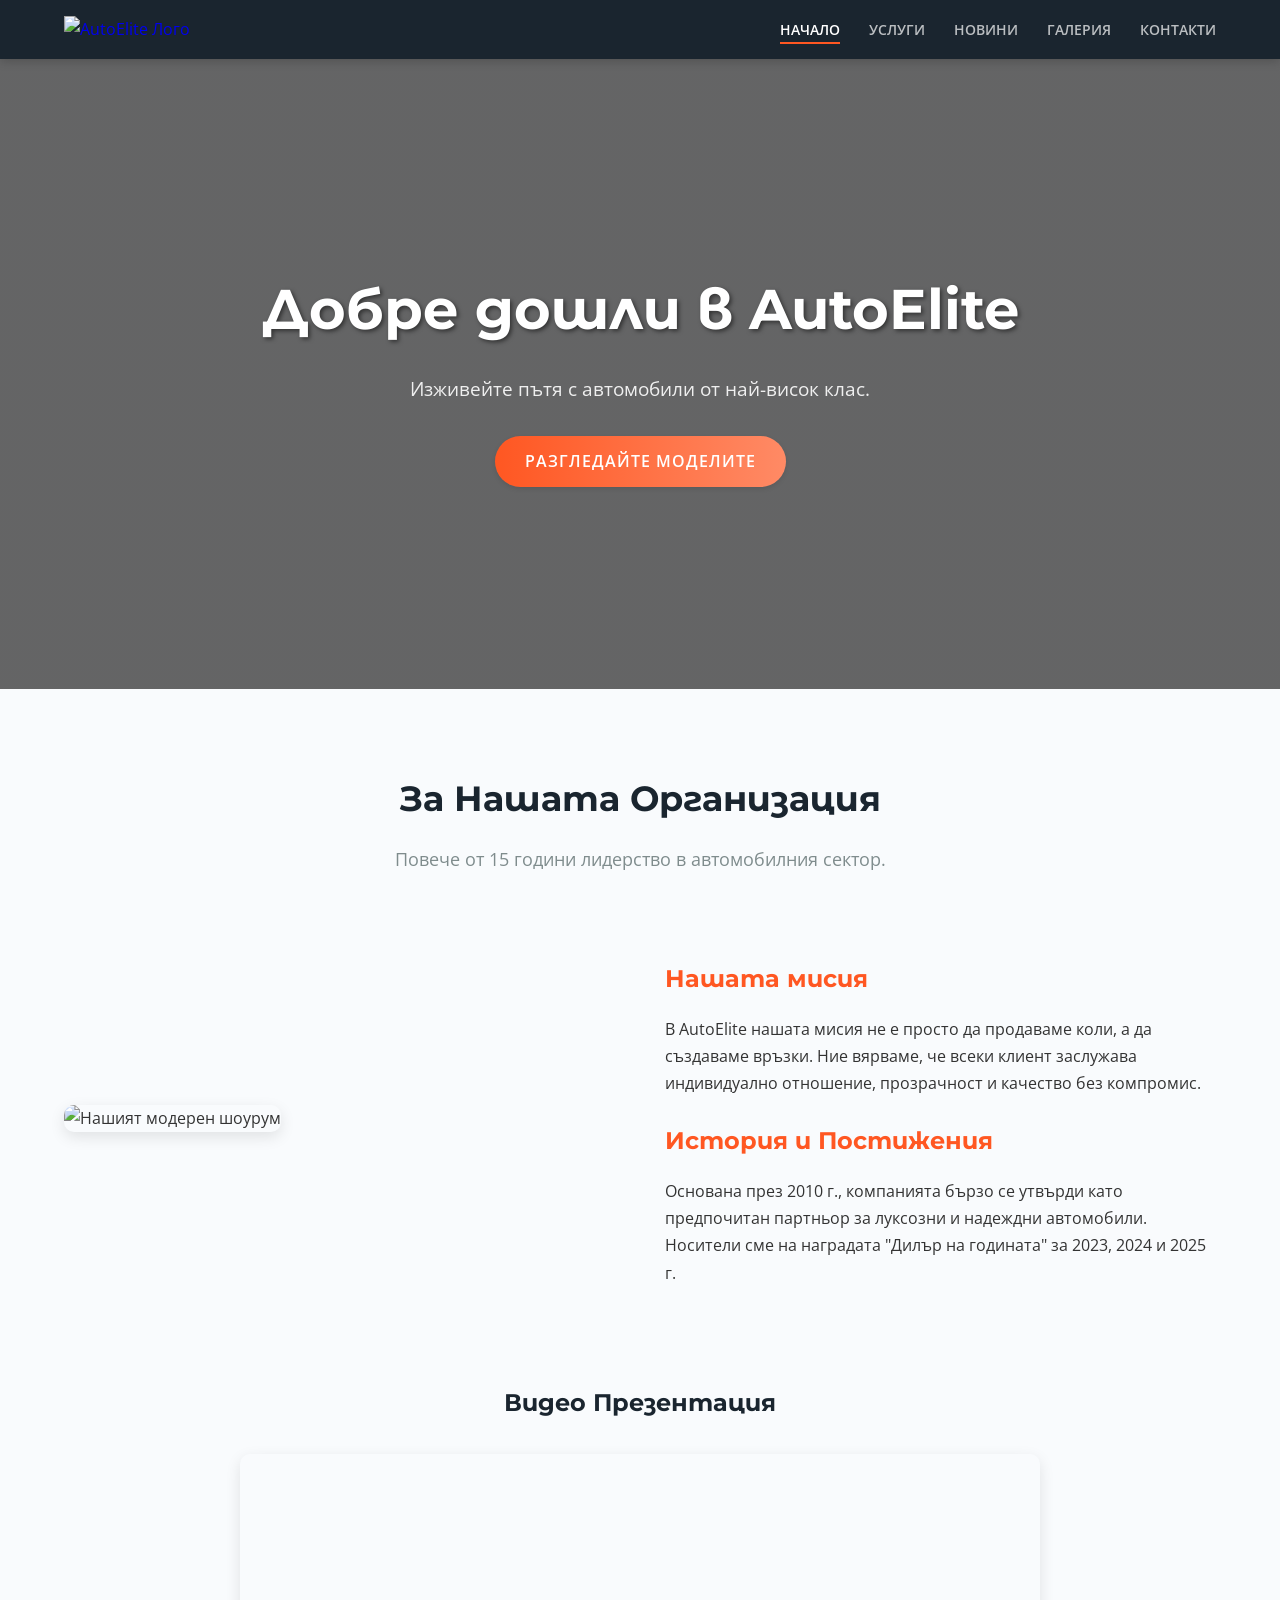
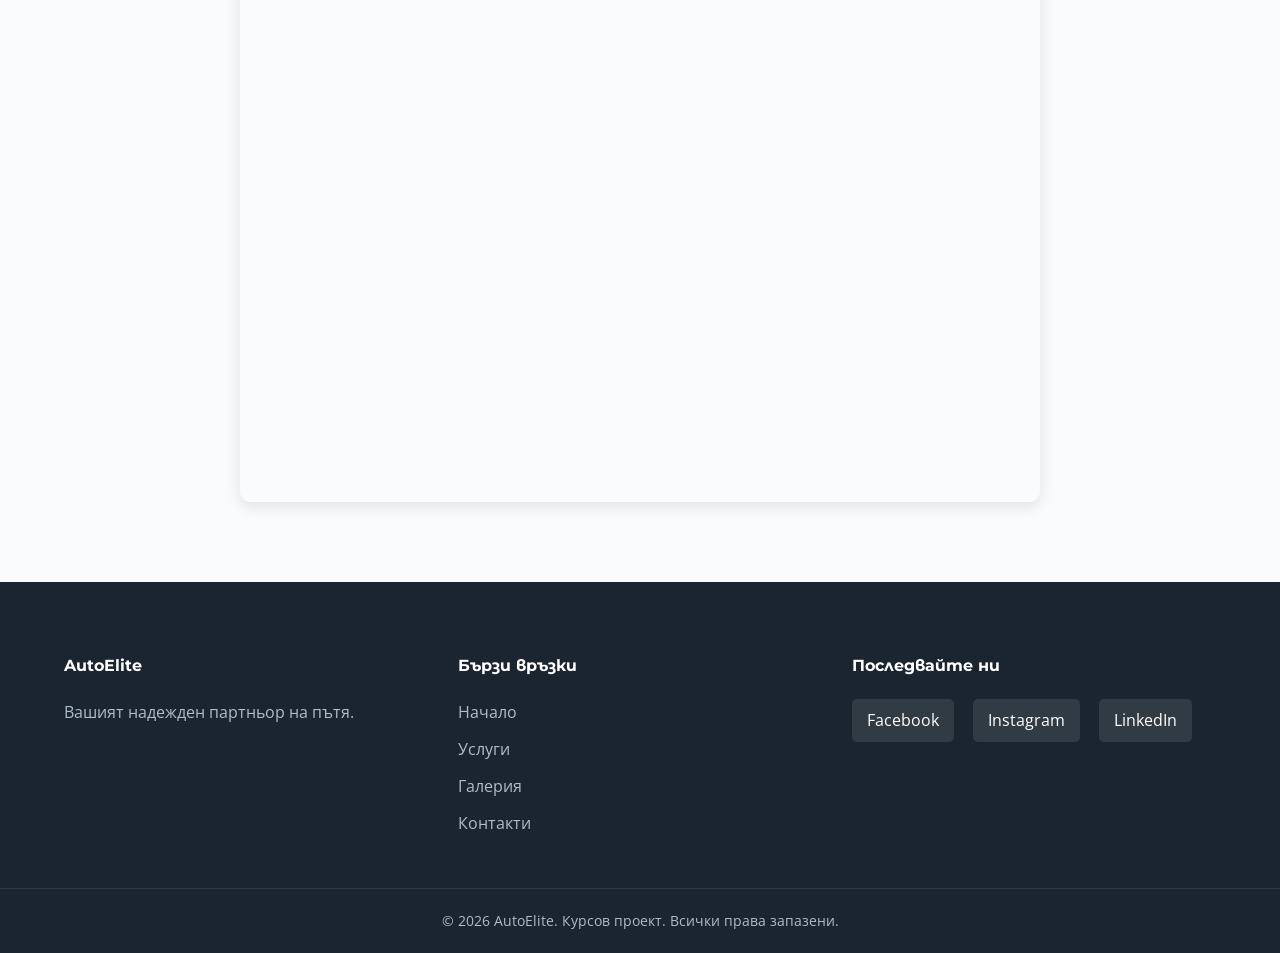
==== index.html @ 57a0a290 "Add files via upload" ====
<!DOCTYPE html>
<html lang="bg">
<head>
    <meta charset="UTF-8">
    <meta name="viewport" content="width=device-width, initial-scale=1.0">
    <meta name="description" content="AutoElite - Продажба и сервиз на луксозни автомобили. Вашето място за качествени коли.">
    <title>Начало | AutoElite - Автомобилен свят</title>
    <link href="https://fonts.googleapis.com/css2?family=Montserrat:wght@700&family=Open+Sans:wght@400;600&display=swap" rel="stylesheet">
    <link rel="stylesheet" href="style.css">
</head>
<body>

<header>
    <div class="container header-content">
        <div class="logo">
            <a href="index.html"><img src="images/logo-white.png" alt="AutoElite Лого"></a>
        </div>
        <nav>
            <ul>
                <li><a href="index.html" class="active">Начало</a></li>
                <li><a href="services.html">Услуги</a></li>
                <li><a href="news.html">Новини</a></li>
                <li><a href="gallery.html">Галерия</a></li>
                <li><a href="contacts.html">Контакти</a></li>
            </ul>
        </nav>
    </div>
</header>

<main>
    <section class="hero-banner">
        <div class="hero-text">
            <h1>Добре дошли в AutoElite</h1>
            <p>Изживейте пътя с автомобили от най-висок клас.</p>
            <a href="services.html" class="btn btn-primary">Разгледайте моделите</a>
        </div>
    </section>

    <section class="container about-section">
        <div class="section-header">
            <h2>За Нашата Организация</h2>
            <p class="subtitle">Повече от 15 години лидерство в автомобилния сектор.</p>
        </div>
        
        <div class="content-wrapper grid-2">
            <div class="image-box">
                <img src="images/showroom.jpg" alt="Нашият модерен шоурум">
            </div>
            <article class="text-box">
                <h3>Нашата мисия</h3>
                <p>В AutoElite нашата мисия не е просто да продаваме коли, а да създаваме връзки. Ние вярваме, че всеки клиент заслужава индивидуално отношение, прозрачност и качество без компромис.</p>
                <h3>История и Постижения</h3>
                <p>Основана през 2010 г., компанията бързо се утвърди като предпочитан партньор за луксозни и надеждни автомобили. Носители сме на наградата "Дилър на годината" за 2023, 2024 и 2025 г.</p>
            </article>
        </div>

        <div class="video-section">
             <h3>Видео Презентация</h3>
            <div class="video-container">
                <iframe src="https://www.youtube.com/embed/dQw4w9WgXcQ" frameborder="0" allowfullscreen title="Представяне на AutoElite"></iframe>
            </div>
        </div>
    </section>
</main>

<footer>
    <div class="container footer-content">
        <div class="footer-col">
            <h4>AutoElite</h4>
            <p>Вашият надежден партньор на пътя.</p>
        </div>
        <div class="footer-col links-col">
            <h4>Бързи връзки</h4>
            <a href="index.html">Начало</a>
            <a href="services.html">Услуги</a>
            <a href="gallery.html">Галерия</a>
            <a href="contacts.html">Контакти</a>
        </div>
        <div class="footer-col">
            <h4>Последвайте ни</h4>
            <div class="social-links">
                <a href="#">Facebook</a>
                <a href="#">Instagram</a>
                <a href="#">LinkedIn</a>
            </div>
        </div>
    </div>
    <div class="footer-bottom">
        <p>&copy; 2026 AutoElite. Курсов проект. Всички права запазени.</p>
    </div>
</footer>

</body>
</html>
---- style.css ----
/* --- ГЛОБАЛНИ НАСТРОЙКИ И ПРОМЕНЛИВИ --- */
:root {
    --primary-color: #ff5722; /* Модерен оранжев акцент */
    --primary-dark: #e64a19;  /* По-тъмен оранжев за hover */
    --secondary-color: #1a252f; /* Тъмносин/въглен за хедър и футър */
    --text-dark: #333333;     /* Основен текст */
    --text-light: #7f8c8d;    /* По-светъл текст за подзаглавия */
    --bg-light: #f9fbfd;      /* Много светло сив фон */
    --white: #ffffff;
    --shadow-sm: 0 2px 5px rgba(0,0,0,0.1);
    --shadow-md: 0 5px 15px rgba(0,0,0,0.1);
    --font-heading: 'Montserrat', sans-serif;
    --font-body: 'Open Sans', sans-serif;
}

/* Модерен "Reset" */
* {
    margin: 0;
    padding: 0;
    box-sizing: border-box; /* Изключително важно за подредбата */
}

body {
    font-family: var(--font-body);
    line-height: 1.7;
    color: var(--text-dark);
    background-color: var(--bg-light);
    overflow-x: hidden;
}

/* Помощен клас за центриране и ограничаване на ширината */
.container {
    width: 90%;
    max-width: 1200px;
    margin: 0 auto;
}

a {
    text-decoration: none;
    transition: all 0.3s ease;
}

ul {
    list-style: none;
}

h1, h2, h3, h4 {
    font-family: var(--font-heading);
    font-weight: 700;
    color: var(--secondary-color);
    margin-bottom: 1rem;
}

h1 { font-size: 3rem; }
h2 { font-size: 2.2rem; }
h3 { font-size: 1.5rem; }

/* --- БУТОНИ --- */
.btn {
    display: inline-block;
    padding: 12px 30px;
    border-radius: 30px; /* Заоблени бутони */
    font-weight: 600;
    text-transform: uppercase;
    letter-spacing: 1px;
    transition: all 0.3s ease;
    border: none;
    cursor: pointer;
}

.btn-primary {
    background: linear-gradient(to right, var(--primary-color), #ff8a65);
    color: var(--white);
    box-shadow: var(--shadow-sm);
}

.btn-primary:hover {
    transform: translateY(-3px); /* Леко повдигане при посочване */
    box-shadow: 0 10px 20px rgba(255, 87, 34, 0.3);
}

/* --- ХЕДЪР И НАВИГАЦИЯ --- */
header {
    background-color: var(--secondary-color);
    padding: 1rem 0;
    position: sticky;
    top: 0;
    z-index: 100;
    box-shadow: 0 2px 10px rgba(0,0,0,0.2);
}

.header-content {
    display: flex;
    justify-content: space-between;
    align-items: center;
}

.logo img {
    max-height: 50px; /* Ограничаване височината на логото */
}

nav ul li {
    display: inline-block;
    margin-left: 25px;
}

nav ul li a {
    color: rgba(255,255,255,0.7);
    font-weight: 600;
    font-size: 0.9rem;
    text-transform: uppercase;
    position: relative;
    padding-bottom: 5px;
}

/* Ефект на подчертаване при hover */
nav ul li a::after {
    content: '';
    position: absolute;
    width: 0;
    height: 2px;
    bottom: 0;
    left: 0;
    background-color: var(--primary-color);
    transition: width 0.3s ease;
}

nav ul li a:hover,
nav ul li a.active {
    color: var(--white);
}

nav ul li a:hover::after,
nav ul li a.active::after {
    width: 100%;
}

/* --- HERO БАНЕР СЕКЦИЯ --- */
.hero-banner {
    /* Трябва да имаш голяма, хубава снимка тук */
    background: linear-gradient(rgba(0,0,0,0.6), rgba(0,0,0,0.6)), url('../images/hero-car.jpg');
    background-size: cover;
    background-position: center;
    height: 70vh; /* Заема 70% от височината на екрана */
    display: flex;
    align-items: center;
    justify-content: center;
    text-align: center;
    color: var(--white);
}

.hero-text h1 {
    color: var(--white);
    font-size: 3.5rem;
    text-shadow: 2px 2px 4px rgba(0,0,0,0.5);
}

.hero-text p {
    font-size: 1.2rem;
    margin-bottom: 30px;
    opacity: 0.9;
}

/* --- ОСНОВНО СЪДЪРЖАНИЕ --- */
.about-section {
    padding: 80px 0;
}

.section-header {
    text-align: center;
    margin-bottom: 60px;
}

.subtitle {
    color: var(--text-light);
    font-size: 1.1rem;
}

/* Grid система за разделяне на 2 колони */
.grid-2 {
    display: grid;
    grid-template-columns: 1fr 1fr;
    gap: 50px;
    align-items: center;
}

.image-box img {
    width: 100%;
    border-radius: 10px;
    box-shadow: var(--shadow-md);
    transition: transform 0.3s ease;
}

.image-box img:hover {
    transform: scale(1.02); /* Леко увеличение на снимката при hover */
}

.text-box h3 {
    color: var(--primary-color);
    margin-top: 1.5rem;
}

.text-box p {
    margin-bottom: 1rem;
}

/* Видео контейнер за отзивчивост */
.video-section {
    margin-top: 80px;
    text-align: center;
}
.video-container {
    position: relative;
    padding-bottom: 56.25%; /* 16:9 съотношение */
    height: 0;
    overflow: hidden;
    max-width: 800px;
    margin: 30px auto 0;
    border-radius: 10px;
    box-shadow: var(--shadow-md);
}

.video-container iframe {
    position: absolute;
    top: 0;
    left: 0;
    width: 100%;
    height: 100%;
}

/* --- ФУТЪР --- */
footer {
    background-color: var(--secondary-color);
    color: #b0bec5;
    padding: 70px 0 20px;
    margin-top: auto; /* Избутва футъра най-долу */
}

.footer-content {
    display: grid;
    grid-template-columns: repeat(3, 1fr); /* 3 равни колони */
    gap: 30px;
    margin-bottom: 40px;
}

.footer-col h4 {
    color: var(--white);
    margin-bottom: 20px;
}

.links-col a {
    display: block;
    color: #b0bec5;
    margin-bottom: 10px;
    transition: padding-left 0.3s ease;
}

.links-col a:hover {
    color: var(--primary-color);
    padding-left: 10px; /* Ефект на плъзгане на линка */
}

.social-links a {
    display: inline-block;
    margin-right: 15px;
    color: var(--white);
    background: rgba(255,255,255,0.1);
    padding: 8px 15px;
    border-radius: 5px;
}

.social-links a:hover {
    background: var(--primary-color);
}

.footer-bottom {
    text-align: center;
    padding-top: 20px;
    border-top: 1px solid rgba(255,255,255,0.1);
    font-size: 0.9rem;
}

/* --- АДАПТИВНОСТ (Медия заявки) --- */
@media (max-width: 768px) {
    .header-content {
        flex-direction: column;
    }
    nav ul {
        margin-top: 20px;
        text-align: center;
    }
    nav ul li {
        display: block;
        margin: 15px 0;
    }
    
    .hero-text h1 {
        font-size: 2.5rem;
    }
    
    .grid-2 {
        grid-template-columns: 1fr; /* Една колона на мобилни */
        gap: 30px;
    }
    
    .footer-content {
        grid-template-columns: 1fr; /* Една колона във футъра на мобилни */
        text-align: center;
    }
}
/* --- СТИЛОВЕ ЗА СТРАНИЦИТЕ --- */
.page-content { padding: 60px 0; }

/* Таблица */
.table-section { margin-top: 50px; }
table {
    width: 100%;
    border-collapse: collapse;
    background: var(--white);
    border-radius: 10px;
    overflow: hidden;
    box-shadow: var(--shadow-sm);
}
th, td { padding: 15px; text-align: left; border-bottom: 1px solid #eee; }
th { background-color: var(--secondary-color); color: var(--white); }
tr:hover { background-color: #f1f1f1; }

/* Галерия */
.gallery-grid {
    display: grid;
    grid-template-columns: repeat(auto-fit, minmax(300px, 1fr));
    gap: 20px;
}
.gallery-item img {
    width: 100%;
    height: 250px;
    object-fit: cover;
    border-radius: 8px;
    transition: transform 0.3s;
    cursor: pointer;
}
.gallery-item img:hover { transform: scale(1.05); }

/* Форма */
.styled-form {
    background: var(--white);
    padding: 30px;
    border-radius: 10px;
    box-shadow: var(--shadow-md);
}
.form-group { margin-bottom: 20px; }
.form-group label { display: block; margin-bottom: 5px; font-weight: 600; }
.form-group input, .form-group textarea {
    width: 100%;
    padding: 12px;
    border: 1px solid #ddd;
    border-radius: 5px;
    font-family: inherit;
}
.form-group input:focus { border-color: var(--primary-color); outline: none; }

/* Карти за услуги */
.services-grid {
    display: grid;
    grid-template-columns: repeat(auto-fit, minmax(300px, 1fr));
    gap: 30px;
    margin-bottom: 50px;
}
.service-card {
    background: var(--white);
    padding: 20px;
    border-radius: 10px;
    text-align: center;
    box-shadow: var(--shadow-sm);
}
.service-card img { width: 100%; border-radius: 5px; margin-bottom: 15px; }

/* --- СТИЛОВЕ ЗА НОВИНИ --- */
.news-grid {
    display: grid;
    grid-template-columns: repeat(auto-fit, minmax(300px, 1fr));
    gap: 30px;
    margin-top: 40px;
}

.news-card {
    background: var(--white);
    border-radius: 12px;
    overflow: hidden;
    box-shadow: var(--shadow-sm);
    transition: transform 0.3s ease, box-shadow 0.3s ease;
    border: 1px solid #eee;
}

.news-card:hover {
    transform: translateY(-10px);
    box-shadow: var(--shadow-md);
}

.news-image {
    position: relative;
    height: 200px;
    overflow: hidden;
}

.news-image img {
    width: 100%;
    height: 100%;
    object-fit: cover;
    transition: transform 0.5s ease;
}

.news-card:hover .news-image img {
    transform: scale(1.1);
}

.news-category {
    position: absolute;
    top: 15px;
    left: 15px;
    background: var(--primary-color);
    color: var(--white);
    padding: 5px 12px;
    font-size: 0.75rem;
    font-weight: 700;
    text-transform: uppercase;
    border-radius: 5px;
}

.news-content {
    padding: 20px;
}

.news-date {
    display: block;
    font-size: 0.85rem;
    color: var(--text-light);
    margin-bottom: 10px;
}

.news-content h3 {
    font-size: 1.25rem;
    margin-bottom: 15px;
    color: var(--secondary-color);
    line-height: 1.4;
}

.news-content p {
    font-size: 0.95rem;
    color: var(--text-dark);
    margin-bottom: 20px;
    display: -webkit-box;
    -webkit-line-clamp: 3; /* Ограничава текста до 3 реда */
    -webkit-box-orient: vertical;
    overflow: hidden;
}

.read-more {
    font-weight: 600;
    color: var(--primary-color);
    font-size: 0.9rem;
    text-transform: uppercase;
}

.read-more:hover {
    color: var(--primary-dark);
    padding-left: 5px;
}
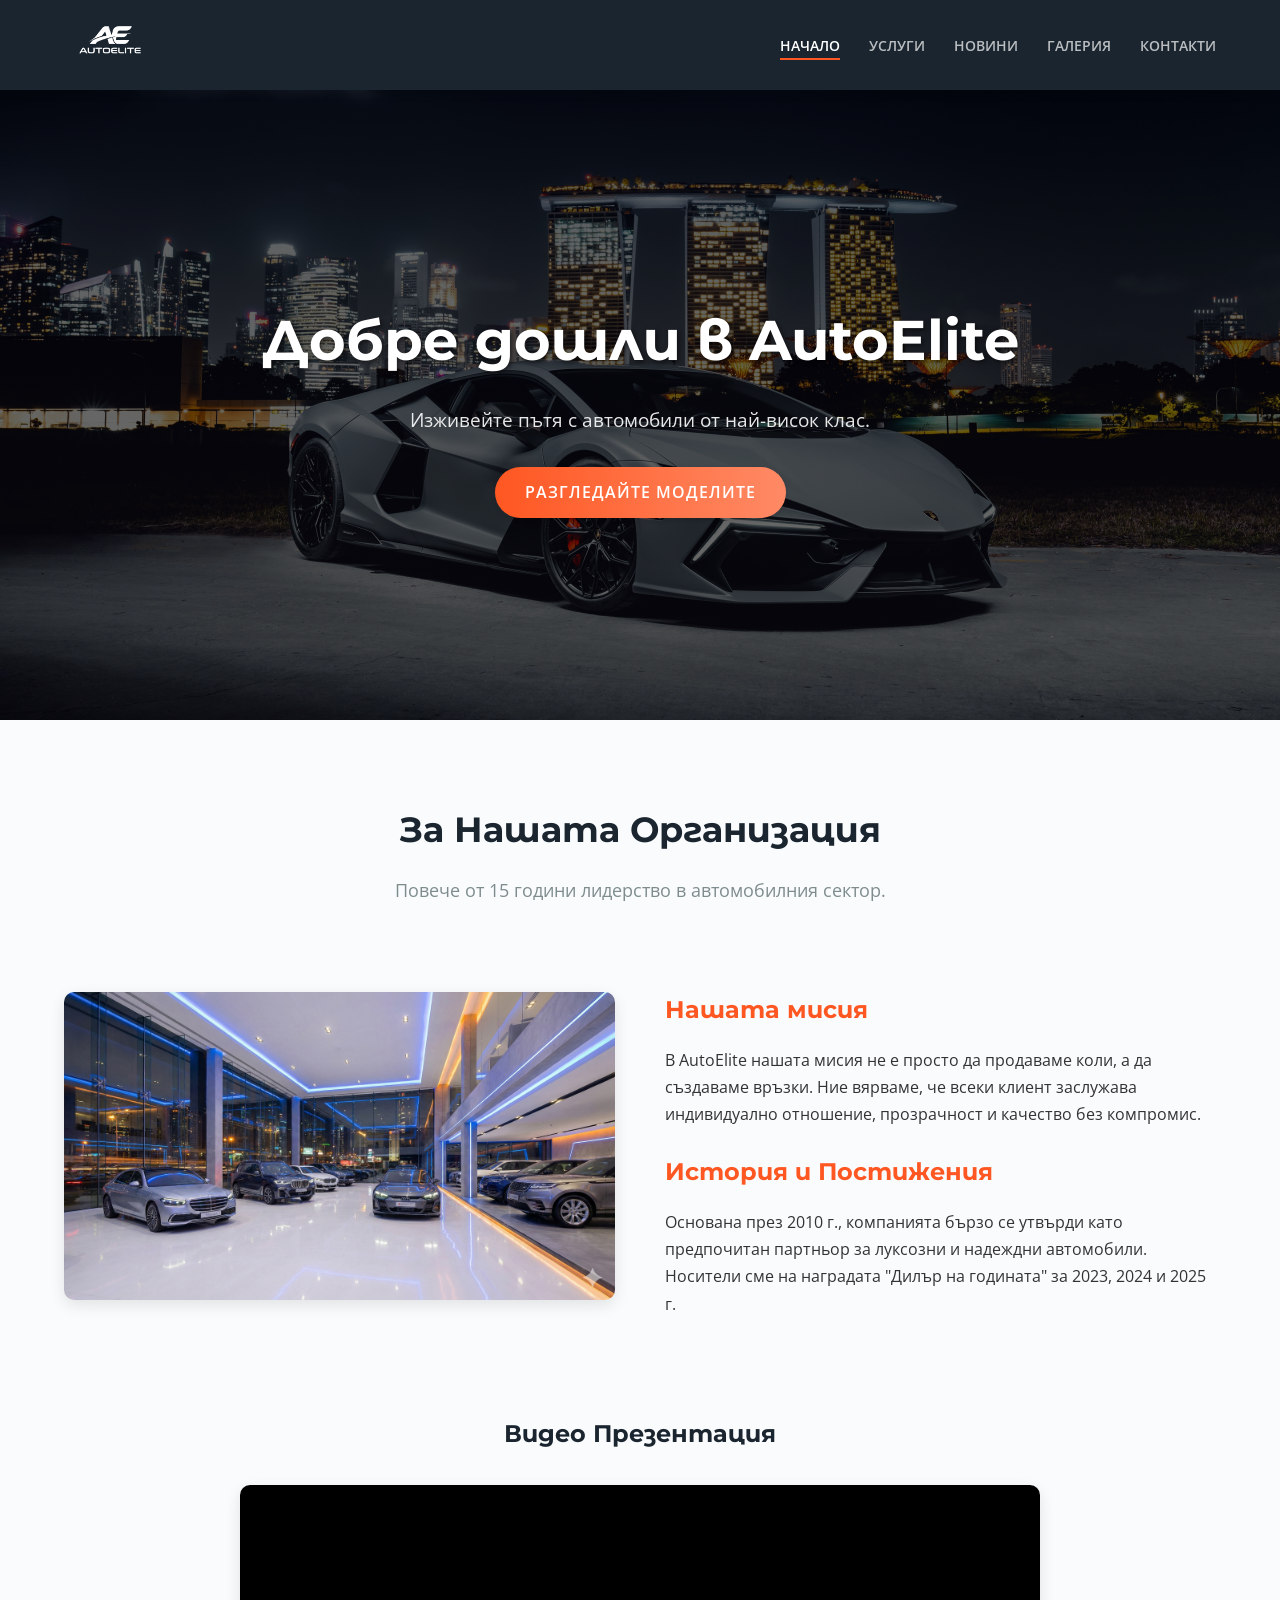
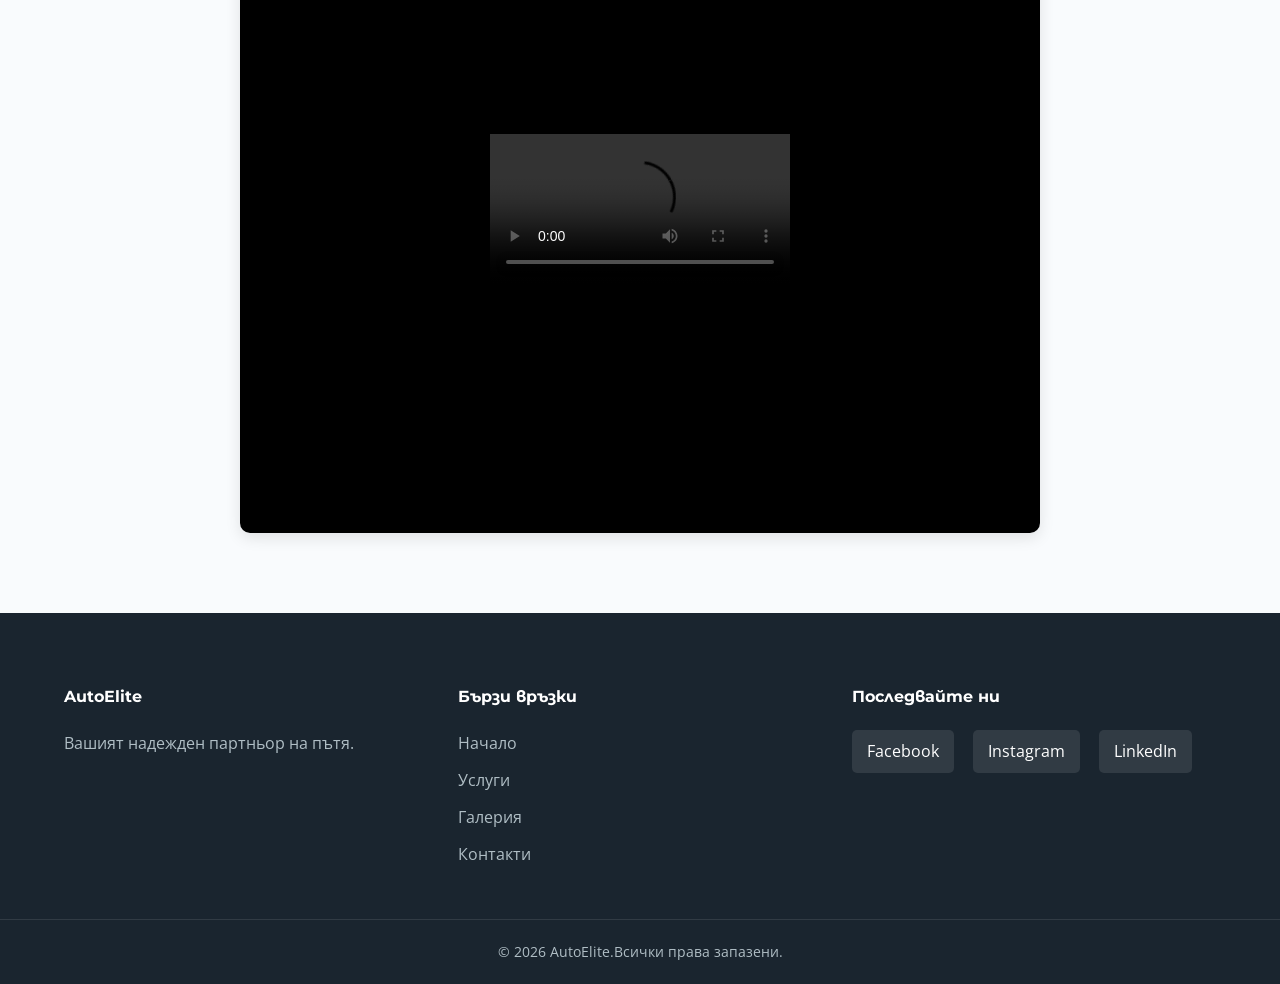
==== commit 2f3dda45: "first commit" ====
--- a/index.html
+++ b/index.html
@@ -13,7 +13,12 @@
 <header>
     <div class="container header-content">
         <div class="logo">
-            <a href="index.html"><img src="images/logo-white.png" alt="AutoElite Лого"></a>
+            <a href="index.html"><img src="images/logo.png" alt="AutoElite Лого"></a>
+        </div>
+        <div class="mobile-menu-toggle" id="mobile-toggle">
+            <span></span>
+            <span></span>
+            <span></span>
         </div>
         <nav>
             <ul>
@@ -44,7 +49,7 @@
         
         <div class="content-wrapper grid-2">
             <div class="image-box">
-                <img src="images/showroom.jpg" alt="Нашият модерен шоурум">
+                <img src="images/index-hero.png" alt="Нашият модерен шоурум">
             </div>
             <article class="text-box">
                 <h3>Нашата мисия</h3>
@@ -57,7 +62,7 @@
         <div class="video-section">
              <h3>Видео Презентация</h3>
             <div class="video-container">
-                <iframe src="https://www.youtube.com/embed/dQw4w9WgXcQ" frameborder="0" allowfullscreen title="Представяне на AutoElite"></iframe>
+                <iframe src="index-video.mp4" frameborder="0" allowfullscreen title="Представяне на AutoElite"></iframe>
             </div>
         </div>
     </section>
@@ -86,9 +91,10 @@
         </div>
     </div>
     <div class="footer-bottom">
-        <p>&copy; 2026 AutoElite. Курсов проект. Всички права запазени.</p>
+        <p>&copy; 2026 AutoElite.Всички права запазени.</p>
     </div>
 </footer>
 
 </body>
+<script src="script.js"></script>
 </html>
--- a/style.css
+++ b/style.css
@@ -138,7 +138,7 @@
 /* --- HERO БАНЕР СЕКЦИЯ --- */
 .hero-banner {
     /* Трябва да имаш голяма, хубава снимка тук */
-    background: linear-gradient(rgba(0,0,0,0.6), rgba(0,0,0,0.6)), url('../images/hero-car.jpg');
+    background: linear-gradient(rgba(0,0,0,0.6), rgba(0,0,0,0.6)), url('images/index.jpg');
     background-size: cover;
     background-position: center;
     height: 70vh; /* Заема 70% от височината на екрана */
@@ -257,7 +257,7 @@
 
 .links-col a:hover {
     color: var(--primary-color);
-    padding-left: 10px; /* Ефект на плъзгане на линка */
+    padding-left: 10px; 
 }
 
 .social-links a {
@@ -299,12 +299,12 @@
     }
     
     .grid-2 {
-        grid-template-columns: 1fr; /* Една колона на мобилни */
+        grid-template-columns: 1fr; 
         gap: 30px;
     }
     
     .footer-content {
-        grid-template-columns: 1fr; /* Една колона във футъра на мобилни */
+        grid-template-columns: 1fr; 
         text-align: center;
     }
 }
@@ -359,7 +359,7 @@
 }
 .form-group input:focus { border-color: var(--primary-color); outline: none; }
 
-/* Карти за услуги */
+
 .services-grid {
     display: grid;
     grid-template-columns: repeat(auto-fit, minmax(300px, 1fr));
@@ -375,6 +375,149 @@
 }
 .service-card img { width: 100%; border-radius: 5px; margin-bottom: 15px; }
 
+/* --- СТИЛИЗАЦИЯ НА ЛИЗИНГОВИЯ КАЛКУЛАТОР --- */
+
+.calculator-section {
+    padding: 80px 0;
+    background-color: var(--white);
+    border-radius: 20px;
+    margin: 50px auto;
+    box-shadow: var(--shadow-md);
+    border: 1px solid rgba(0,0,0,0.05);
+}
+
+.calc-wrapper {
+    display: flex;
+    flex-wrap: wrap;
+    gap: 50px;
+    padding: 40px;
+    align-items: flex-start;
+}
+
+/* Лява част - Входове */
+.calc-input {
+    flex: 1;
+    min-width: 300px;
+}
+
+.calc-input label {
+    display: block;
+    font-weight: 600;
+    margin-bottom: 8px;
+    color: var(--secondary-color);
+    font-family: var(--font-heading);
+}
+
+.calc-input input[type="number"],
+.calc-input select {
+    width: 100%;
+    padding: 12px 15px;
+    margin-bottom: 25px;
+    border: 2px solid #edf2f7;
+    border-radius: 8px;
+    font-family: inherit;
+    font-size: 1rem;
+    transition: border-color 0.3s ease;
+}
+
+.calc-input input:focus {
+    border-color: var(--primary-color);
+    outline: none;
+}
+
+#deposit-range {
+    width: 100%;
+    height: 6px;
+    background: #edf2f7;
+    border-radius: 5px;
+    outline: none;
+    margin: 15px 0;
+    accent-color: var(--primary-color); 
+}
+
+#deposit-value {
+    display: inline-block;
+    background: var(--primary-color);
+    color: white;
+    padding: 2px 10px;
+    border-radius: 15px;
+    font-size: 0.85rem;
+    font-weight: bold;
+    margin-bottom: 20px;
+}
+
+/* Дясна част - Резултат */
+.calc-result {
+    flex: 1;
+    min-width: 300px;
+    text-align: center;
+    background: linear-gradient(145deg, var(--bg-light), #ffffff);
+    padding: 50px;
+    border-radius: 15px;
+    border: 1px solid #eee;
+    box-shadow: inset 0 2px 10px rgba(0,0,0,0.02);
+    display: flex;
+    flex-direction: column;
+    justify-content: center;
+    align-items: center;
+}
+
+.calc-result h4 {
+    color: var(--text-light);
+    text-transform: uppercase;
+    letter-spacing: 1px;
+    font-size: 0.9rem;
+    margin-bottom: 10px;
+}
+
+.result-amount {
+    font-size: 3.5rem;
+    color: var(--secondary-color);
+    font-weight: 800;
+    margin-bottom: 30px;
+    font-family: var(--font-heading);
+}
+
+.result-amount span {
+    color: var(--primary-color);
+}
+
+.result-currency {
+    font-size: 1.5rem;
+    color: var(--text-light);
+    margin-left: 5px;
+}
+
+/* Адаптивност */
+@media (max-width: 768px) {
+    .calc-wrapper {
+        flex-direction: column;
+        padding: 20px;
+    }
+    .calc-result {
+        width: 100%;
+    }
+    .result-amount {
+        font-size: 2.5rem;
+    }
+}
+@media (max-width: 768px) {
+    #main-nav {
+        display: none; /* Скрито по подразбиране на мобилни */
+        position: absolute;
+        top: 80px;
+        left: 0;
+        width: 100%;
+        background-color: #1a252f;
+        flex-direction: column;
+        z-index: 9999;
+    }
+
+    /* Когато добавим класа 'active' чрез JS, това трябва да го покаже */
+    #main-nav.active {
+        display: flex !important; 
+    }
+}
 /* --- СТИЛОВЕ ЗА НОВИНИ --- */
 .news-grid {
     display: grid;
@@ -384,12 +527,10 @@
 }
 
 .news-card {
-    background: var(--white);
-    border-radius: 12px;
-    overflow: hidden;
-    box-shadow: var(--shadow-sm);
-    transition: transform 0.3s ease, box-shadow 0.3s ease;
-    border: 1px solid #eee;
+    height: auto; 
+    display: flex;
+    flex-direction: column;
+    overflow: hidden; 
 }
 
 .news-card:hover {
@@ -414,21 +555,12 @@
     transform: scale(1.1);
 }
 
-.news-category {
-    position: absolute;
-    top: 15px;
-    left: 15px;
-    background: var(--primary-color);
-    color: var(--white);
-    padding: 5px 12px;
-    font-size: 0.75rem;
-    font-weight: 700;
-    text-transform: uppercase;
-    border-radius: 5px;
-}
 
 .news-content {
     padding: 20px;
+    flex-grow: 1; 
+    display: flex;
+    flex-direction: column;
 }
 
 .news-date {
@@ -446,13 +578,29 @@
 }
 
 .news-content p {
-    font-size: 0.95rem;
-    color: var(--text-dark);
-    margin-bottom: 20px;
-    display: -webkit-box;
-    -webkit-line-clamp: 3; /* Ограничава текста до 3 реда */
-    -webkit-box-orient: vertical;
-    overflow: hidden;
+    height: auto;
+    max-height: none;
+    overflow: visible;
+    margin-bottom: 15px;
+}
+
+.more-text.hidden {
+    display: none;
+}
+
+.read-more-btn {
+    background: none;
+    border: none;
+    color: #d35400; 
+    cursor: pointer;
+    font-weight: 600;
+    padding: 10px 0;
+    font-size: 14px;
+    transition: color 0.3s ease;
+}
+
+.read-more-btn:hover {
+    color: #e67e22; 
 }
 
 .read-more {
@@ -465,4 +613,53 @@
 .read-more:hover {
     color: var(--primary-dark);
     padding-left: 5px;
+}
+/* --- МОБИЛНО МЕНЮ СТИЛОВЕ --- */
+
+/* Скриваме бутона на десктоп */
+.mobile-menu-toggle {
+    display: none;
+    flex-direction: column;
+    gap: 5px;
+    cursor: pointer;
+    padding: 10px;
+}
+
+.mobile-menu-toggle span {
+    display: block;
+    width: 25px;
+    height: 3px;
+    background-color: white; /* Цвят на чертичките */
+    transition: 0.3s;
+}
+
+/* Адаптивност за мобилни устройства (под 768px) */
+@media (max-width: 768px) {
+    .mobile-menu-toggle {
+        display: flex; /* Показваме бутона */
+    }
+
+    nav {
+        display: none; /* Скриваме стандартното меню */
+        position: absolute;
+        top: 70px; /* Под хедъра */
+        left: 0;
+        width: 100%;
+        background-color: #1a252f; /* Тъмен цвят като хедъра */
+        z-index: 1000;
+    }
+
+    nav.active {
+        display: block; /* Показваме го при добавен клас 'active' */
+    }
+
+    nav ul {
+        flex-direction: column;
+        text-align: center;
+        padding: 20px 0;
+    }
+
+    nav ul li {
+        margin: 15px 0;
+    }
 }
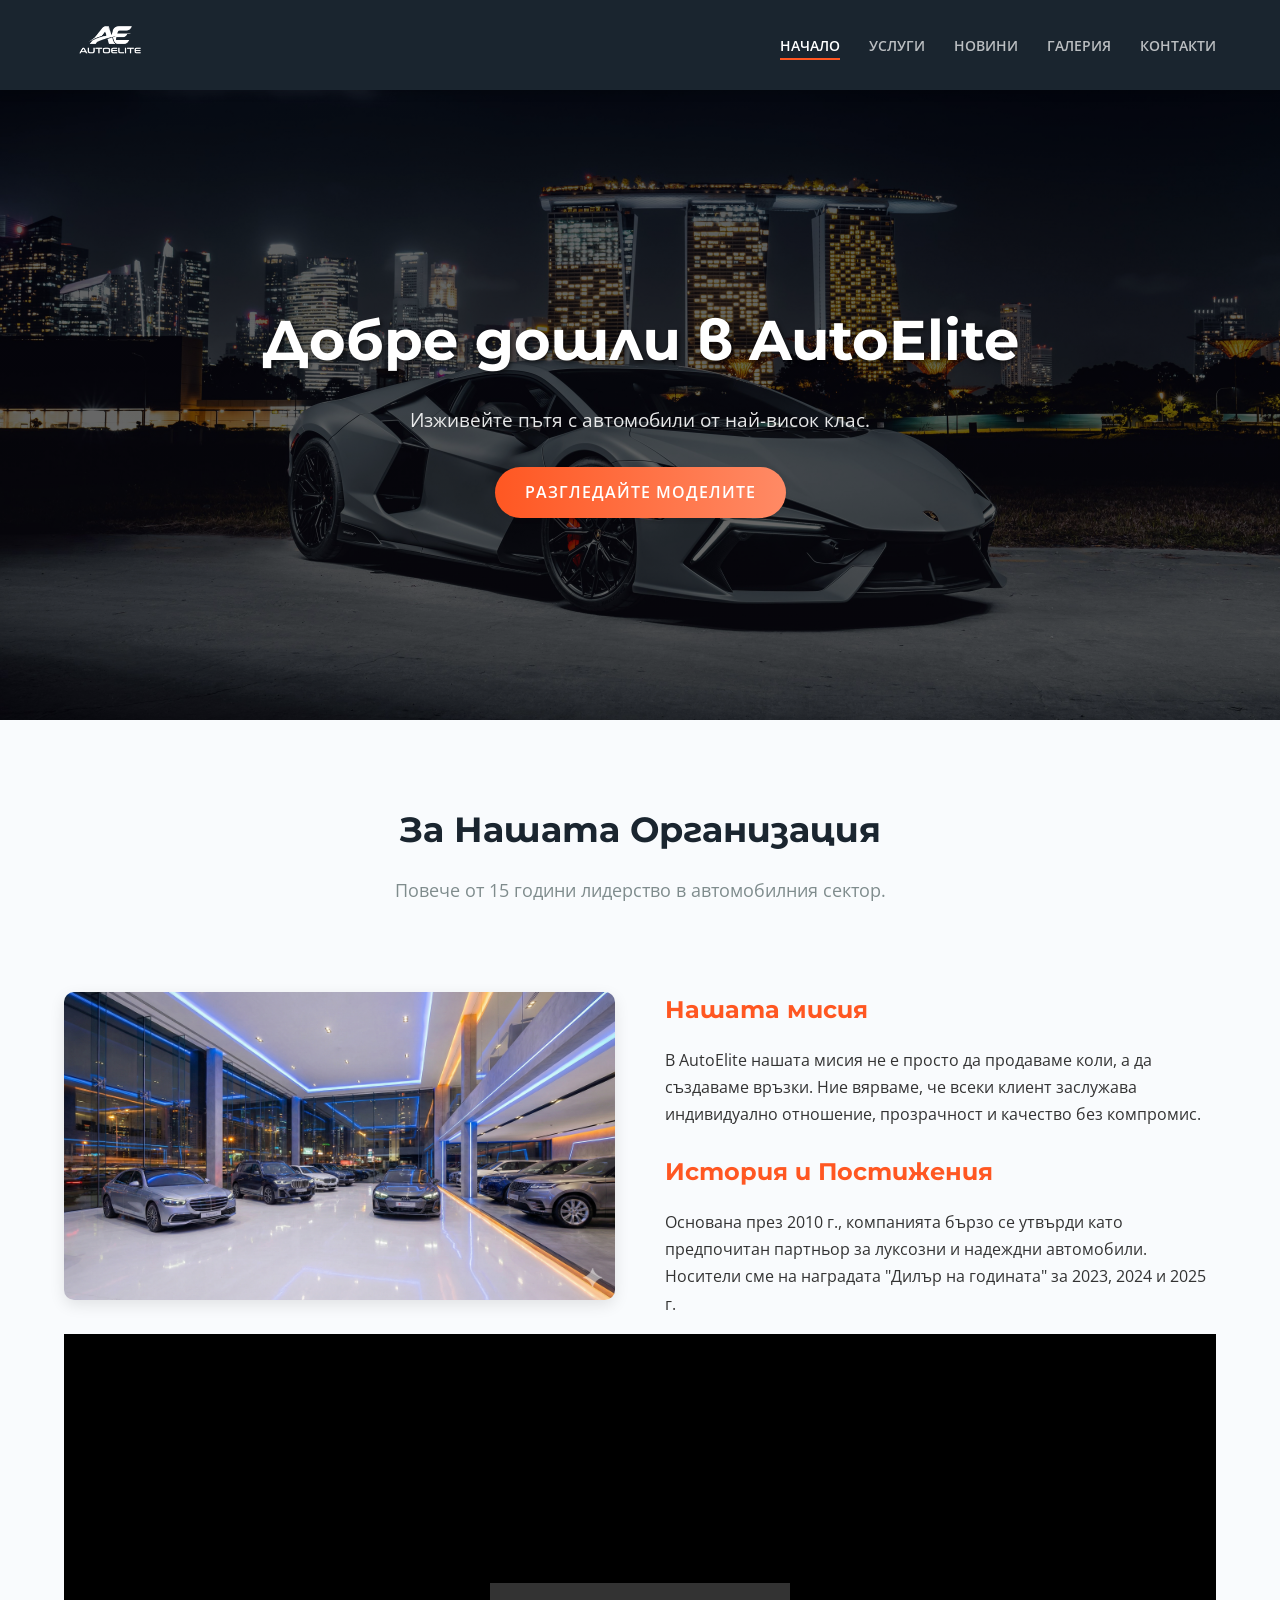
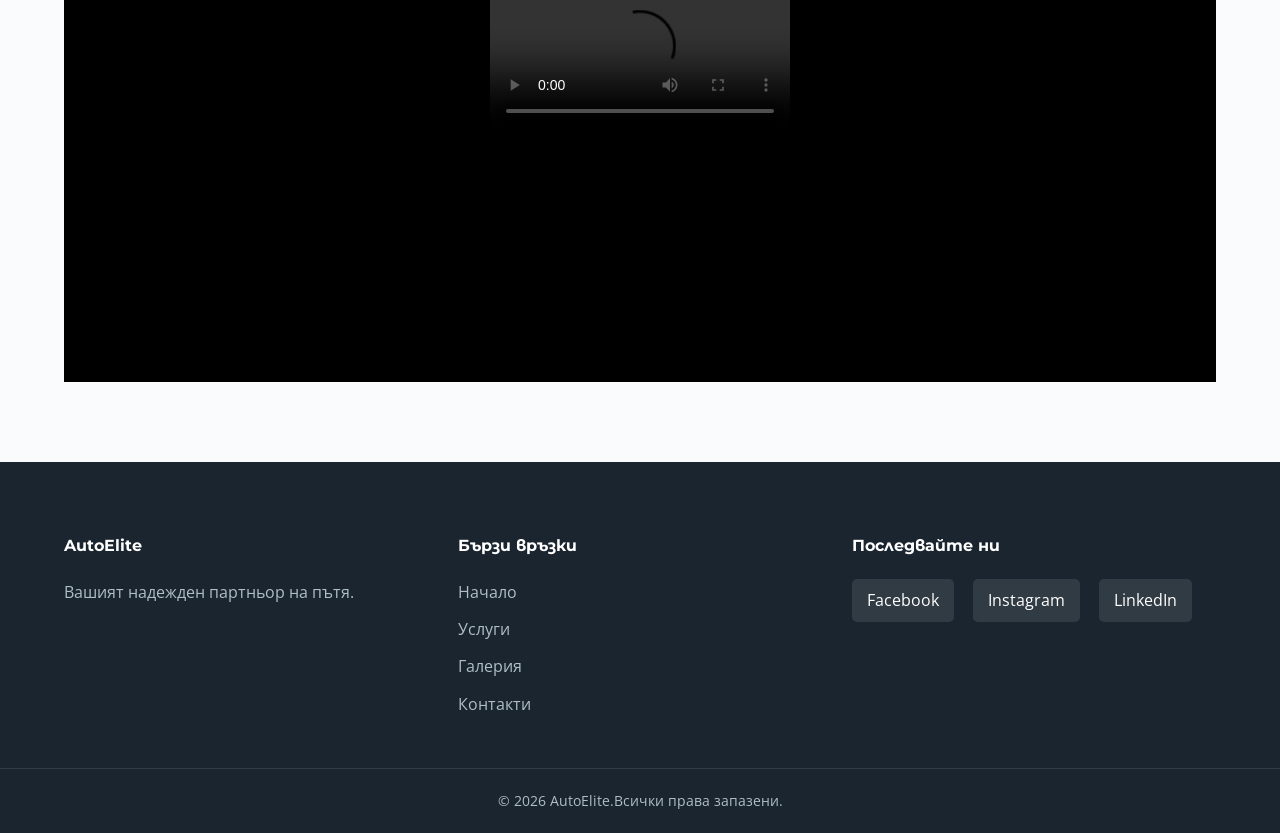
==== commit 5a5c98c5: "Add files via upload" ====
--- a/index.html
+++ b/index.html
@@ -1,100 +1,99 @@
-<!DOCTYPE html>
-<html lang="bg">
-<head>
-    <meta charset="UTF-8">
-    <meta name="viewport" content="width=device-width, initial-scale=1.0">
-    <meta name="description" content="AutoElite - Продажба и сервиз на луксозни автомобили. Вашето място за качествени коли.">
-    <title>Начало | AutoElite - Автомобилен свят</title>
-    <link href="https://fonts.googleapis.com/css2?family=Montserrat:wght@700&family=Open+Sans:wght@400;600&display=swap" rel="stylesheet">
-    <link rel="stylesheet" href="style.css">
-</head>
-<body>
-
-<header>
-    <div class="container header-content">
-        <div class="logo">
-            <a href="index.html"><img src="images/logo.png" alt="AutoElite Лого"></a>
-        </div>
-        <div class="mobile-menu-toggle" id="mobile-toggle">
-            <span></span>
-            <span></span>
-            <span></span>
-        </div>
-        <nav>
-            <ul>
-                <li><a href="index.html" class="active">Начало</a></li>
-                <li><a href="services.html">Услуги</a></li>
-                <li><a href="news.html">Новини</a></li>
-                <li><a href="gallery.html">Галерия</a></li>
-                <li><a href="contacts.html">Контакти</a></li>
-            </ul>
-        </nav>
-    </div>
-</header>
-
-<main>
-    <section class="hero-banner">
-        <div class="hero-text">
-            <h1>Добре дошли в AutoElite</h1>
-            <p>Изживейте пътя с автомобили от най-висок клас.</p>
-            <a href="services.html" class="btn btn-primary">Разгледайте моделите</a>
-        </div>
-    </section>
-
-    <section class="container about-section">
-        <div class="section-header">
-            <h2>За Нашата Организация</h2>
-            <p class="subtitle">Повече от 15 години лидерство в автомобилния сектор.</p>
-        </div>
-        
-        <div class="content-wrapper grid-2">
-            <div class="image-box">
-                <img src="images/index-hero.png" alt="Нашият модерен шоурум">
-            </div>
-            <article class="text-box">
-                <h3>Нашата мисия</h3>
-                <p>В AutoElite нашата мисия не е просто да продаваме коли, а да създаваме връзки. Ние вярваме, че всеки клиент заслужава индивидуално отношение, прозрачност и качество без компромис.</p>
-                <h3>История и Постижения</h3>
-                <p>Основана през 2010 г., компанията бързо се утвърди като предпочитан партньор за луксозни и надеждни автомобили. Носители сме на наградата "Дилър на годината" за 2023, 2024 и 2025 г.</p>
-            </article>
-        </div>
-
-        <div class="video-section">
-             <h3>Видео Презентация</h3>
-            <div class="video-container">
-                <iframe src="index-video.mp4" frameborder="0" allowfullscreen title="Представяне на AutoElite"></iframe>
-            </div>
-        </div>
-    </section>
-</main>
-
-<footer>
-    <div class="container footer-content">
-        <div class="footer-col">
-            <h4>AutoElite</h4>
-            <p>Вашият надежден партньор на пътя.</p>
-        </div>
-        <div class="footer-col links-col">
-            <h4>Бързи връзки</h4>
-            <a href="index.html">Начало</a>
-            <a href="services.html">Услуги</a>
-            <a href="gallery.html">Галерия</a>
-            <a href="contacts.html">Контакти</a>
-        </div>
-        <div class="footer-col">
-            <h4>Последвайте ни</h4>
-            <div class="social-links">
-                <a href="#">Facebook</a>
-                <a href="#">Instagram</a>
-                <a href="#">LinkedIn</a>
-            </div>
-        </div>
-    </div>
-    <div class="footer-bottom">
-        <p>&copy; 2026 AutoElite.Всички права запазени.</p>
-    </div>
-</footer>
-
-</body>
-<script src="script.js"></script>
+<!DOCTYPE html>
+<html lang="bg">
+<head>
+    <meta charset="UTF-8">
+    <meta name="viewport" content="width=device-width, initial-scale=1.0">
+    <meta name="description" content="AutoElite - Продажба и сервиз на луксозни автомобили. Вашето място за качествени коли.">
+    <title>Начало | AutoElite - Автомобилен свят</title>
+    <link href="https://fonts.googleapis.com/css2?family=Montserrat:wght@700&family=Open+Sans:wght@400;600&display=swap" rel="stylesheet">
+    <link rel="stylesheet" href="style.css">
+</head>
+<body>
+
+<header>
+    <div class="container header-content">
+        <div class="logo">
+            <a href="index.html"><img src="images/logo.png" alt="AutoElite Лого"></a>
+        </div>
+        <div class="mobile-menu-toggle" id="mobile-toggle">
+            <span></span>
+            <span></span>
+            <span></span>
+        </div>
+        <nav id="main-nav">
+            <ul>
+                <li><a href="index.html" class="active">Начало</a></li>
+                <li><a href="services.html">Услуги</a></li>
+                <li><a href="news.html">Новини</a></li>
+                <li><a href="gallery.html">Галерия</a></li>
+                <li><a href="contacts.html">Контакти</a></li>
+            </ul>
+        </nav>
+    </div>
+</header>
+
+<main>
+    <section class="hero-banner">
+        <div class="hero-text">
+            <h1>Добре дошли в AutoElite</h1>
+            <p>Изживейте пътя с автомобили от най-висок клас.</p>
+            <a href="services.html" class="btn btn-primary">Разгледайте моделите</a>
+        </div>
+    </section>
+
+    <section class="container about-section">
+        <div class="section-header">
+            <h2>За Нашата Организация</h2>
+            <p class="subtitle">Повече от 15 години лидерство в автомобилния сектор.</p>
+        </div>
+        
+        <div class="content-wrapper grid-2">
+            <div class="image-box">
+                <img src="images/index-hero.png" alt="Нашият модерен шоурум">
+            </div>
+            <article class="text-box">
+                <h3>Нашата мисия</h3>
+                <p>В AutoElite нашата мисия не е просто да продаваме коли, а да създаваме връзки. Ние вярваме, че всеки клиент заслужава индивидуално отношение, прозрачност и качество без компромис.</p>
+                <h3>История и Постижения</h3>
+                <p>Основана през 2010 г., компанията бързо се утвърди като предпочитан партньор за луксозни и надеждни автомобили. Носители сме на наградата "Дилър на годината" за 2023, 2024 и 2025 г.</p>
+            </article>
+        </div>
+
+        <div class="video-section">
+            <div class="video-container">
+                <iframe src="index-video.mp4" frameborder="0" allowfullscreen title="Представяне на AutoElite"></iframe>
+            </div>
+        </div>
+    </section>
+</main>
+
+<footer>
+    <div class="container footer-content">
+        <div class="footer-col">
+            <h4>AutoElite</h4>
+            <p>Вашият надежден партньор на пътя.</p>
+        </div>
+        <div class="footer-col links-col">
+            <h4>Бързи връзки</h4>
+            <a href="index.html">Начало</a>
+            <a href="services.html">Услуги</a>
+            <a href="gallery.html">Галерия</a>
+            <a href="contacts.html">Контакти</a>
+        </div>
+        <div class="footer-col">
+            <h4>Последвайте ни</h4>
+            <div class="social-links">
+                <a href="#">Facebook</a>
+                <a href="#">Instagram</a>
+                <a href="#">LinkedIn</a>
+            </div>
+        </div>
+    </div>
+    <div class="footer-bottom">
+        <p>&copy; 2026 AutoElite.Всички права запазени.</p>
+    </div>
+</footer>
+
+</body>
+<script src="script.js"></script>
 </html>
--- a/style.css
+++ b/style.css
@@ -1,665 +1,613 @@
-/* --- ГЛОБАЛНИ НАСТРОЙКИ И ПРОМЕНЛИВИ --- */
-:root {
-    --primary-color: #ff5722; /* Модерен оранжев акцент */
-    --primary-dark: #e64a19;  /* По-тъмен оранжев за hover */
-    --secondary-color: #1a252f; /* Тъмносин/въглен за хедър и футър */
-    --text-dark: #333333;     /* Основен текст */
-    --text-light: #7f8c8d;    /* По-светъл текст за подзаглавия */
-    --bg-light: #f9fbfd;      /* Много светло сив фон */
-    --white: #ffffff;
-    --shadow-sm: 0 2px 5px rgba(0,0,0,0.1);
-    --shadow-md: 0 5px 15px rgba(0,0,0,0.1);
-    --font-heading: 'Montserrat', sans-serif;
-    --font-body: 'Open Sans', sans-serif;
-}
-
-/* Модерен "Reset" */
-* {
-    margin: 0;
-    padding: 0;
-    box-sizing: border-box; /* Изключително важно за подредбата */
-}
-
-body {
-    font-family: var(--font-body);
-    line-height: 1.7;
-    color: var(--text-dark);
-    background-color: var(--bg-light);
-    overflow-x: hidden;
-}
-
-/* Помощен клас за центриране и ограничаване на ширината */
-.container {
-    width: 90%;
-    max-width: 1200px;
-    margin: 0 auto;
-}
-
-a {
-    text-decoration: none;
-    transition: all 0.3s ease;
-}
-
-ul {
-    list-style: none;
-}
-
-h1, h2, h3, h4 {
-    font-family: var(--font-heading);
-    font-weight: 700;
-    color: var(--secondary-color);
-    margin-bottom: 1rem;
-}
-
-h1 { font-size: 3rem; }
-h2 { font-size: 2.2rem; }
-h3 { font-size: 1.5rem; }
-
-/* --- БУТОНИ --- */
-.btn {
-    display: inline-block;
-    padding: 12px 30px;
-    border-radius: 30px; /* Заоблени бутони */
-    font-weight: 600;
-    text-transform: uppercase;
-    letter-spacing: 1px;
-    transition: all 0.3s ease;
-    border: none;
-    cursor: pointer;
-}
-
-.btn-primary {
-    background: linear-gradient(to right, var(--primary-color), #ff8a65);
-    color: var(--white);
-    box-shadow: var(--shadow-sm);
-}
-
-.btn-primary:hover {
-    transform: translateY(-3px); /* Леко повдигане при посочване */
-    box-shadow: 0 10px 20px rgba(255, 87, 34, 0.3);
-}
-
-/* --- ХЕДЪР И НАВИГАЦИЯ --- */
-header {
-    background-color: var(--secondary-color);
-    padding: 1rem 0;
-    position: sticky;
-    top: 0;
-    z-index: 100;
-    box-shadow: 0 2px 10px rgba(0,0,0,0.2);
-}
-
-.header-content {
-    display: flex;
-    justify-content: space-between;
-    align-items: center;
-}
-
-.logo img {
-    max-height: 50px; /* Ограничаване височината на логото */
-}
-
-nav ul li {
-    display: inline-block;
-    margin-left: 25px;
-}
-
-nav ul li a {
-    color: rgba(255,255,255,0.7);
-    font-weight: 600;
-    font-size: 0.9rem;
-    text-transform: uppercase;
-    position: relative;
-    padding-bottom: 5px;
-}
-
-/* Ефект на подчертаване при hover */
-nav ul li a::after {
-    content: '';
-    position: absolute;
-    width: 0;
-    height: 2px;
-    bottom: 0;
-    left: 0;
-    background-color: var(--primary-color);
-    transition: width 0.3s ease;
-}
-
-nav ul li a:hover,
-nav ul li a.active {
-    color: var(--white);
-}
-
-nav ul li a:hover::after,
-nav ul li a.active::after {
-    width: 100%;
-}
-
-/* --- HERO БАНЕР СЕКЦИЯ --- */
-.hero-banner {
-    /* Трябва да имаш голяма, хубава снимка тук */
-    background: linear-gradient(rgba(0,0,0,0.6), rgba(0,0,0,0.6)), url('images/index.jpg');
-    background-size: cover;
-    background-position: center;
-    height: 70vh; /* Заема 70% от височината на екрана */
-    display: flex;
-    align-items: center;
-    justify-content: center;
-    text-align: center;
-    color: var(--white);
-}
-
-.hero-text h1 {
-    color: var(--white);
-    font-size: 3.5rem;
-    text-shadow: 2px 2px 4px rgba(0,0,0,0.5);
-}
-
-.hero-text p {
-    font-size: 1.2rem;
-    margin-bottom: 30px;
-    opacity: 0.9;
-}
-
-/* --- ОСНОВНО СЪДЪРЖАНИЕ --- */
-.about-section {
-    padding: 80px 0;
-}
-
-.section-header {
-    text-align: center;
-    margin-bottom: 60px;
-}
-
-.subtitle {
-    color: var(--text-light);
-    font-size: 1.1rem;
-}
-
-/* Grid система за разделяне на 2 колони */
-.grid-2 {
-    display: grid;
-    grid-template-columns: 1fr 1fr;
-    gap: 50px;
-    align-items: center;
-}
-
-.image-box img {
-    width: 100%;
-    border-radius: 10px;
-    box-shadow: var(--shadow-md);
-    transition: transform 0.3s ease;
-}
-
-.image-box img:hover {
-    transform: scale(1.02); /* Леко увеличение на снимката при hover */
-}
-
-.text-box h3 {
-    color: var(--primary-color);
-    margin-top: 1.5rem;
-}
-
-.text-box p {
-    margin-bottom: 1rem;
-}
-
-/* Видео контейнер за отзивчивост */
-.video-section {
-    margin-top: 80px;
-    text-align: center;
-}
-.video-container {
-    position: relative;
-    padding-bottom: 56.25%; /* 16:9 съотношение */
-    height: 0;
-    overflow: hidden;
-    max-width: 800px;
-    margin: 30px auto 0;
-    border-radius: 10px;
-    box-shadow: var(--shadow-md);
-}
-
-.video-container iframe {
-    position: absolute;
-    top: 0;
-    left: 0;
-    width: 100%;
-    height: 100%;
-}
-
-/* --- ФУТЪР --- */
-footer {
-    background-color: var(--secondary-color);
-    color: #b0bec5;
-    padding: 70px 0 20px;
-    margin-top: auto; /* Избутва футъра най-долу */
-}
-
-.footer-content {
-    display: grid;
-    grid-template-columns: repeat(3, 1fr); /* 3 равни колони */
-    gap: 30px;
-    margin-bottom: 40px;
-}
-
-.footer-col h4 {
-    color: var(--white);
-    margin-bottom: 20px;
-}
-
-.links-col a {
-    display: block;
-    color: #b0bec5;
-    margin-bottom: 10px;
-    transition: padding-left 0.3s ease;
-}
-
-.links-col a:hover {
-    color: var(--primary-color);
-    padding-left: 10px; 
-}
-
-.social-links a {
-    display: inline-block;
-    margin-right: 15px;
-    color: var(--white);
-    background: rgba(255,255,255,0.1);
-    padding: 8px 15px;
-    border-radius: 5px;
-}
-
-.social-links a:hover {
-    background: var(--primary-color);
-}
-
-.footer-bottom {
-    text-align: center;
-    padding-top: 20px;
-    border-top: 1px solid rgba(255,255,255,0.1);
-    font-size: 0.9rem;
-}
-
-/* --- АДАПТИВНОСТ (Медия заявки) --- */
-@media (max-width: 768px) {
-    .header-content {
-        flex-direction: column;
-    }
-    nav ul {
-        margin-top: 20px;
-        text-align: center;
-    }
-    nav ul li {
-        display: block;
-        margin: 15px 0;
-    }
-    
-    .hero-text h1 {
-        font-size: 2.5rem;
-    }
-    
-    .grid-2 {
-        grid-template-columns: 1fr; 
-        gap: 30px;
-    }
-    
-    .footer-content {
-        grid-template-columns: 1fr; 
-        text-align: center;
-    }
-}
-/* --- СТИЛОВЕ ЗА СТРАНИЦИТЕ --- */
-.page-content { padding: 60px 0; }
-
-/* Таблица */
-.table-section { margin-top: 50px; }
-table {
-    width: 100%;
-    border-collapse: collapse;
-    background: var(--white);
-    border-radius: 10px;
-    overflow: hidden;
-    box-shadow: var(--shadow-sm);
-}
-th, td { padding: 15px; text-align: left; border-bottom: 1px solid #eee; }
-th { background-color: var(--secondary-color); color: var(--white); }
-tr:hover { background-color: #f1f1f1; }
-
-/* Галерия */
-.gallery-grid {
-    display: grid;
-    grid-template-columns: repeat(auto-fit, minmax(300px, 1fr));
-    gap: 20px;
-}
-.gallery-item img {
-    width: 100%;
-    height: 250px;
-    object-fit: cover;
-    border-radius: 8px;
-    transition: transform 0.3s;
-    cursor: pointer;
-}
-.gallery-item img:hover { transform: scale(1.05); }
-
-/* Форма */
-.styled-form {
-    background: var(--white);
-    padding: 30px;
-    border-radius: 10px;
-    box-shadow: var(--shadow-md);
-}
-.form-group { margin-bottom: 20px; }
-.form-group label { display: block; margin-bottom: 5px; font-weight: 600; }
-.form-group input, .form-group textarea {
-    width: 100%;
-    padding: 12px;
-    border: 1px solid #ddd;
-    border-radius: 5px;
-    font-family: inherit;
-}
-.form-group input:focus { border-color: var(--primary-color); outline: none; }
-
-
-.services-grid {
-    display: grid;
-    grid-template-columns: repeat(auto-fit, minmax(300px, 1fr));
-    gap: 30px;
-    margin-bottom: 50px;
-}
-.service-card {
-    background: var(--white);
-    padding: 20px;
-    border-radius: 10px;
-    text-align: center;
-    box-shadow: var(--shadow-sm);
-}
-.service-card img { width: 100%; border-radius: 5px; margin-bottom: 15px; }
-
-/* --- СТИЛИЗАЦИЯ НА ЛИЗИНГОВИЯ КАЛКУЛАТОР --- */
-
-.calculator-section {
-    padding: 80px 0;
-    background-color: var(--white);
-    border-radius: 20px;
-    margin: 50px auto;
-    box-shadow: var(--shadow-md);
-    border: 1px solid rgba(0,0,0,0.05);
-}
-
-.calc-wrapper {
-    display: flex;
-    flex-wrap: wrap;
-    gap: 50px;
-    padding: 40px;
-    align-items: flex-start;
-}
-
-/* Лява част - Входове */
-.calc-input {
-    flex: 1;
-    min-width: 300px;
-}
-
-.calc-input label {
-    display: block;
-    font-weight: 600;
-    margin-bottom: 8px;
-    color: var(--secondary-color);
-    font-family: var(--font-heading);
-}
-
-.calc-input input[type="number"],
-.calc-input select {
-    width: 100%;
-    padding: 12px 15px;
-    margin-bottom: 25px;
-    border: 2px solid #edf2f7;
-    border-radius: 8px;
-    font-family: inherit;
-    font-size: 1rem;
-    transition: border-color 0.3s ease;
-}
-
-.calc-input input:focus {
-    border-color: var(--primary-color);
-    outline: none;
-}
-
-#deposit-range {
-    width: 100%;
-    height: 6px;
-    background: #edf2f7;
-    border-radius: 5px;
-    outline: none;
-    margin: 15px 0;
-    accent-color: var(--primary-color); 
-}
-
-#deposit-value {
-    display: inline-block;
-    background: var(--primary-color);
-    color: white;
-    padding: 2px 10px;
-    border-radius: 15px;
-    font-size: 0.85rem;
-    font-weight: bold;
-    margin-bottom: 20px;
-}
-
-/* Дясна част - Резултат */
-.calc-result {
-    flex: 1;
-    min-width: 300px;
-    text-align: center;
-    background: linear-gradient(145deg, var(--bg-light), #ffffff);
-    padding: 50px;
-    border-radius: 15px;
-    border: 1px solid #eee;
-    box-shadow: inset 0 2px 10px rgba(0,0,0,0.02);
-    display: flex;
-    flex-direction: column;
-    justify-content: center;
-    align-items: center;
-}
-
-.calc-result h4 {
-    color: var(--text-light);
-    text-transform: uppercase;
-    letter-spacing: 1px;
-    font-size: 0.9rem;
-    margin-bottom: 10px;
-}
-
-.result-amount {
-    font-size: 3.5rem;
-    color: var(--secondary-color);
-    font-weight: 800;
-    margin-bottom: 30px;
-    font-family: var(--font-heading);
-}
-
-.result-amount span {
-    color: var(--primary-color);
-}
-
-.result-currency {
-    font-size: 1.5rem;
-    color: var(--text-light);
-    margin-left: 5px;
-}
-
-/* Адаптивност */
-@media (max-width: 768px) {
-    .calc-wrapper {
-        flex-direction: column;
-        padding: 20px;
-    }
-    .calc-result {
-        width: 100%;
-    }
-    .result-amount {
-        font-size: 2.5rem;
-    }
-}
-@media (max-width: 768px) {
-    #main-nav {
-        display: none; /* Скрито по подразбиране на мобилни */
-        position: absolute;
-        top: 80px;
-        left: 0;
-        width: 100%;
-        background-color: #1a252f;
-        flex-direction: column;
-        z-index: 9999;
-    }
-
-    /* Когато добавим класа 'active' чрез JS, това трябва да го покаже */
-    #main-nav.active {
-        display: flex !important; 
-    }
-}
-/* --- СТИЛОВЕ ЗА НОВИНИ --- */
-.news-grid {
-    display: grid;
-    grid-template-columns: repeat(auto-fit, minmax(300px, 1fr));
-    gap: 30px;
-    margin-top: 40px;
-}
-
-.news-card {
-    height: auto; 
-    display: flex;
-    flex-direction: column;
-    overflow: hidden; 
-}
-
-.news-card:hover {
-    transform: translateY(-10px);
-    box-shadow: var(--shadow-md);
-}
-
-.news-image {
-    position: relative;
-    height: 200px;
-    overflow: hidden;
-}
-
-.news-image img {
-    width: 100%;
-    height: 100%;
-    object-fit: cover;
-    transition: transform 0.5s ease;
-}
-
-.news-card:hover .news-image img {
-    transform: scale(1.1);
-}
-
-
-.news-content {
-    padding: 20px;
-    flex-grow: 1; 
-    display: flex;
-    flex-direction: column;
-}
-
-.news-date {
-    display: block;
-    font-size: 0.85rem;
-    color: var(--text-light);
-    margin-bottom: 10px;
-}
-
-.news-content h3 {
-    font-size: 1.25rem;
-    margin-bottom: 15px;
-    color: var(--secondary-color);
-    line-height: 1.4;
-}
-
-.news-content p {
-    height: auto;
-    max-height: none;
-    overflow: visible;
-    margin-bottom: 15px;
-}
-
-.more-text.hidden {
-    display: none;
-}
-
-.read-more-btn {
-    background: none;
-    border: none;
-    color: #d35400; 
-    cursor: pointer;
-    font-weight: 600;
-    padding: 10px 0;
-    font-size: 14px;
-    transition: color 0.3s ease;
-}
-
-.read-more-btn:hover {
-    color: #e67e22; 
-}
-
-.read-more {
-    font-weight: 600;
-    color: var(--primary-color);
-    font-size: 0.9rem;
-    text-transform: uppercase;
-}
-
-.read-more:hover {
-    color: var(--primary-dark);
-    padding-left: 5px;
-}
-/* --- МОБИЛНО МЕНЮ СТИЛОВЕ --- */
-
-/* Скриваме бутона на десктоп */
-.mobile-menu-toggle {
-    display: none;
-    flex-direction: column;
-    gap: 5px;
-    cursor: pointer;
-    padding: 10px;
-}
-
-.mobile-menu-toggle span {
-    display: block;
-    width: 25px;
-    height: 3px;
-    background-color: white; /* Цвят на чертичките */
-    transition: 0.3s;
-}
-
-/* Адаптивност за мобилни устройства (под 768px) */
-@media (max-width: 768px) {
-    .mobile-menu-toggle {
-        display: flex; /* Показваме бутона */
-    }
-
-    nav {
-        display: none; /* Скриваме стандартното меню */
-        position: absolute;
-        top: 70px; /* Под хедъра */
-        left: 0;
-        width: 100%;
-        background-color: #1a252f; /* Тъмен цвят като хедъра */
-        z-index: 1000;
-    }
-
-    nav.active {
-        display: block; /* Показваме го при добавен клас 'active' */
-    }
-
-    nav ul {
-        flex-direction: column;
-        text-align: center;
-        padding: 20px 0;
-    }
-
-    nav ul li {
-        margin: 15px 0;
-    }
+:root {
+    --primary-color: #ff5722;   
+    --primary-dark: #e64a19;  
+    --secondary-color: #1a252f; 
+    --text-dark: #333333;     
+    --text-light: #7f8c8d;    
+    --bg-light: #f9fbfd;      
+    --white: #ffffff;
+    --shadow-sm: 0 2px 5px rgba(0,0,0,0.1);
+    --shadow-md: 0 5px 15px rgba(0,0,0,0.1);
+    --font-heading: 'Montserrat', sans-serif;
+    --font-body: 'Open Sans', sans-serif;
+}
+
+* {
+    margin: 0;
+    padding: 0;
+    box-sizing: border-box;
+}
+
+body {
+    font-family: var(--font-body);
+    line-height: 1.7;
+    color: var(--text-dark);
+    background-color: var(--bg-light);
+    overflow-x: hidden;
+}
+
+.container {
+    width: 90%;
+    max-width: 1200px;
+    margin: 0 auto;
+}
+
+a {
+    text-decoration: none;
+    transition: all 0.3s ease;
+}
+
+ul {
+    list-style: none;
+}
+
+h1, h2, h3, h4 {
+    font-family: var(--font-heading);
+    font-weight: 700;
+    color: var(--secondary-color);
+    margin-bottom: 1rem;
+}
+
+h1 { font-size: 3rem; }
+h2 { font-size: 2.2rem; }
+h3 { font-size: 1.5rem; }
+
+.btn {
+    display: inline-block;
+    padding: 12px 30px;
+    border-radius: 30px;
+    font-weight: 600;
+    text-transform: uppercase;
+    letter-spacing: 1px;
+    transition: all 0.3s ease;
+    border: none;
+    cursor: pointer;
+}
+
+.btn-primary {
+    background: linear-gradient(to right, var(--primary-color), #ff8a65);
+    color: var(--white);
+    box-shadow: var(--shadow-sm);
+}
+
+.btn-primary:hover {
+    transform: translateY(-3px);
+    box-shadow: 0 10px 20px rgba(255, 87, 34, 0.3);
+}
+
+header {
+    background-color: var(--secondary-color);
+    padding: 1rem 0;
+    position: sticky;
+    top: 0;
+    z-index: 100;
+    box-shadow: 0 2px 10px rgba(0,0,0,0.2);
+}
+
+.header-content {
+    display: flex;
+    justify-content: space-between;
+    align-items: center;
+}
+
+.logo img {
+    max-height: 50px;
+}
+
+nav ul li {
+    display: inline-block;
+    margin-left: 25px;
+}
+
+nav ul li a {
+    color: rgba(255,255,255,0.7);
+    font-weight: 600;
+    font-size: 0.9rem;
+    text-transform: uppercase;
+    position: relative;
+    padding-bottom: 5px;
+}
+
+nav ul li a::after {
+    content: '';
+    position: absolute;
+    width: 0;
+    height: 2px;
+    bottom: 0;
+    left: 0;
+    background-color: var(--primary-color);
+    transition: width 0.3s ease;
+}
+
+nav ul li a:hover,
+nav ul li a.active {
+    color: var(--white);
+}
+
+nav ul li a:hover::after,
+nav ul li a.active::after {
+    width: 100%;
+}
+
+.hero-banner {
+    background: linear-gradient(rgba(0,0,0,0.6), rgba(0,0,0,0.6)), url('images/index.jpg');
+    background-size: cover;
+    background-position: center;
+    height: 70vh; 
+    display: flex;
+    align-items: center;
+    justify-content: center;
+    text-align: center;
+    color: var(--white);
+}
+
+.hero-text h1 {
+    color: var(--white);
+    font-size: 3.5rem;
+    text-shadow: 2px 2px 4px rgba(0,0,0,0.5);
+}
+
+.hero-text p {
+    font-size: 1.2rem;
+    margin-bottom: 30px;
+    opacity: 0.9;
+}
+
+.about-section {
+    padding: 80px 0;
+}
+
+.section-header {
+    text-align: center;
+    margin-bottom: 60px;
+}
+
+.subtitle {
+    color: var(--text-light);
+    font-size: 1.1rem;
+}
+
+.grid-2 {
+    display: grid;
+    grid-template-columns: 1fr 1fr;
+    gap: 50px;
+    align-items: center;
+}
+
+.image-box img {
+    width: 100%;
+    border-radius: 10px;
+    box-shadow: var(--shadow-md);
+    transition: transform 0.3s ease;
+}
+
+.image-box img:hover {
+    transform: scale(1.02);
+}
+
+.text-box h3 {
+    color: var(--primary-color);
+    margin-top: 1.5rem;
+}
+
+.text-box p {
+    margin-bottom: 1rem;
+}
+
+.video-section {
+    margin-top: 0;
+    text-align: center;
+    padding: 0;
+}
+.video-container {
+    position: relative;
+    padding-bottom: 56.25%;
+    height: 0;
+    overflow: hidden;
+    max-width: 100%;
+    margin: 0 auto;
+}
+
+.video-container iframe {
+    position: absolute;
+    top: 0;
+    left: 0;
+    width: 100%;
+    height: 100%;
+}
+
+footer {
+    background-color: var(--secondary-color);
+    color: #b0bec5;
+    padding: 70px 0 20px;
+    margin-top: auto;
+}
+
+.footer-content {
+    display: grid;
+    grid-template-columns: repeat(3, 1fr);
+    gap: 30px;
+    margin-bottom: 40px;
+}
+
+.footer-col h4 {
+    color: var(--white);
+    margin-bottom: 20px;
+}
+
+.links-col a {
+    display: block;
+    color: #b0bec5;
+    margin-bottom: 10px;
+    transition: padding-left 0.3s ease;
+}
+
+.links-col a:hover {
+    color: var(--primary-color);
+    padding-left: 10px; 
+}
+
+.social-links a {
+    display: inline-block;
+    margin-right: 15px;
+    color: var(--white);
+    background: rgba(255,255,255,0.1);
+    padding: 8px 15px;
+    border-radius: 5px;
+}
+
+.social-links a:hover {
+    background: var(--primary-color);
+}
+
+.footer-bottom {
+    text-align: center;
+    padding-top: 20px;
+    border-top: 1px solid rgba(255,255,255,0.1);
+    font-size: 0.9rem;
+}
+
+@media (max-width: 768px) {
+    
+    .hero-text h1 {
+        font-size: 2.5rem;
+    }
+    
+    .grid-2 {
+        grid-template-columns: 1fr; 
+        gap: 30px;
+    }
+    
+    .footer-content {
+        grid-template-columns: 1fr; 
+        text-align: center;
+    }
+}
+.page-content { padding: 60px 0; }
+
+.table-section { margin-top: 50px; }
+table {
+    width: 100%;
+    border-collapse: collapse;
+    background: var(--white);
+    border-radius: 10px;
+    overflow: hidden;
+    box-shadow: var(--shadow-sm);
+}
+th, td { padding: 15px; text-align: left; border-bottom: 1px solid #eee; }
+th { background-color: var(--secondary-color); color: var(--white); }
+tr:hover { background-color: #f1f1f1; }
+
+.gallery-grid {
+    display: grid;
+    grid-template-columns: repeat(auto-fit, minmax(300px, 1fr));
+    gap: 20px;
+}
+.gallery-item img {
+    width: 100%;
+    height: 250px;
+    object-fit: cover;
+    border-radius: 8px;
+    transition: transform 0.3s;
+    cursor: pointer;
+}
+.gallery-item img:hover { transform: scale(1.05); }
+
+.styled-form {
+    background: var(--white);
+    padding: 30px;
+    border-radius: 10px;
+    box-shadow: var(--shadow-md);
+}
+.form-group { margin-bottom: 20px; }
+.form-group label { display: block; margin-bottom: 5px; font-weight: 600; }
+.form-group input, .form-group textarea {
+    width: 100%;
+    padding: 12px;
+    border: 1px solid #ddd;
+    border-radius: 5px;
+    font-family: inherit;
+}
+.form-group input:focus { border-color: var(--primary-color); outline: none; }
+
+
+.services-grid {
+    display: grid;
+    grid-template-columns: repeat(auto-fit, minmax(300px, 1fr));
+    gap: 30px;
+    margin-bottom: 50px;
+}
+.service-card {
+    background: var(--white);
+    padding: 20px;
+    border-radius: 10px;
+    text-align: center;
+    box-shadow: var(--shadow-sm);
+}
+.service-card img { width: 100%; border-radius: 5px; margin-bottom: 15px; }
+
+
+.calculator-section {
+    padding: 80px 0;
+    background-color: var(--white);
+    border-radius: 20px;
+    margin: 50px auto;
+    box-shadow: var(--shadow-md);
+    border: 1px solid rgba(0,0,0,0.05);
+}
+
+.calc-wrapper {
+    display: flex;
+    flex-wrap: wrap;
+    gap: 50px;
+    padding: 40px;
+    align-items: flex-start;
+}
+
+.calc-input {
+    flex: 1;
+    min-width: 300px;
+}
+
+.calc-input label {
+    display: block;
+    font-weight: 600;
+    margin-bottom: 8px;
+    color: var(--secondary-color);
+    font-family: var(--font-heading);
+}
+
+.calc-input input[type="number"],
+.calc-input select {
+    width: 100%;
+    padding: 12px 15px;
+    margin-bottom: 25px;
+    border: 2px solid #edf2f7;
+    border-radius: 8px;
+    font-family: inherit;
+    font-size: 1rem;
+    transition: border-color 0.3s ease;
+}
+
+.calc-input input:focus {
+    border-color: var(--primary-color);
+    outline: none;
+}
+
+#deposit-range {
+    width: 100%;
+    height: 6px;
+    background: #edf2f7;
+    border-radius: 5px;
+    outline: none;
+    margin: 15px 0;
+    accent-color: var(--primary-color); 
+}
+
+#deposit-value {
+    display: inline-block;
+    background: var(--primary-color);
+    color: white;
+    padding: 2px 10px;
+    border-radius: 15px;
+    font-size: 0.85rem;
+    font-weight: bold;
+    margin-bottom: 20px;
+}
+
+.calc-result {
+    flex: 1;
+    min-width: 300px;
+    text-align: center;
+    background: linear-gradient(145deg, var(--bg-light), #ffffff);
+    padding: 50px;
+    border-radius: 15px;
+    border: 1px solid #eee;
+    box-shadow: inset 0 2px 10px rgba(0,0,0,0.02);
+    display: flex;
+    flex-direction: column;
+    justify-content: center;
+    align-items: center;
+}
+
+.calc-result h4 {
+    color: var(--text-light);
+    text-transform: uppercase;
+    letter-spacing: 1px;
+    font-size: 0.9rem;
+    margin-bottom: 10px;
+}
+
+.result-amount {
+    font-size: 3.5rem;
+    color: var(--secondary-color);
+    font-weight: 800;
+    margin-bottom: 30px;
+    font-family: var(--font-heading);
+}
+
+.result-amount span {
+    color: var(--primary-color);
+}
+
+.result-currency {
+    font-size: 1.5rem;
+    color: var(--text-light);
+    margin-left: 5px;
+}
+
+@media (max-width: 768px) {
+    .calc-wrapper {
+        flex-direction: column;
+        padding: 20px;
+    }
+    .calc-result {
+        width: 100%;
+    }
+    .result-amount {
+        font-size: 2.5rem;
+    }
+}
+.news-grid {
+    display: grid;
+    grid-template-columns: repeat(auto-fit, minmax(300px, 1fr));
+    gap: 30px;
+    margin-top: 40px;
+}
+
+.news-card {
+    height: auto; 
+    display: flex;
+    flex-direction: column;
+    overflow: hidden; 
+}
+
+.news-card:hover {
+    transform: translateY(-10px);
+    box-shadow: var(--shadow-md);
+}
+
+.news-image {
+    position: relative;
+    height: 200px;
+    overflow: hidden;
+}
+
+.news-image img {
+    width: 100%;
+    height: 100%;
+    object-fit: cover;
+    transition: transform 0.5s ease;
+}
+
+.news-card:hover .news-image img {
+    transform: scale(1.1);
+}
+
+
+.news-content {
+    padding: 20px;
+    flex-grow: 1; 
+    display: flex;
+    flex-direction: column;
+}
+
+.news-date {
+    display: block;
+    font-size: 0.85rem;
+    color: var(--text-light);
+    margin-bottom: 10px;
+}
+
+.news-content h3 {
+    font-size: 1.25rem;
+    margin-bottom: 15px;
+    color: var(--secondary-color);
+    line-height: 1.4;
+}
+
+.news-content p {
+    height: auto;
+    max-height: none;
+    overflow: visible;
+    margin-bottom: 15px;
+}
+
+.more-text.hidden {
+    display: none;
+}
+
+.read-more-btn {
+    background: none;
+    border: none;
+    color: #d35400; 
+    cursor: pointer;
+    font-weight: 600;
+    padding: 10px 0;
+    font-size: 14px;
+    transition: color 0.3s ease;
+}
+
+.read-more-btn:hover {
+    color: #e67e22; 
+}
+
+.read-more {
+    font-weight: 600;
+    color: var(--primary-color);
+    font-size: 0.9rem;
+    text-transform: uppercase;
+}
+
+.read-more:hover {
+    color: var(--primary-dark);
+    padding-left: 5px;
+}
+
+.mobile-menu-toggle {
+    display: none;
+    flex-direction: column;
+    gap: 5px;
+    cursor: pointer;
+    padding: 10px;
+}
+
+.mobile-menu-toggle span {
+    display: block;
+    width: 25px;
+    height: 3px;
+    background-color: white;
+    transition: 0.3s;
+}
+
+@media (max-width: 768px) {
+    .mobile-menu-toggle {
+        display: flex;
+    }
+
+    nav {
+        display: none;
+        position: absolute;
+        top: 100%;
+        left: 0;
+        width: 100%;
+        background-color: #1a252f;
+        z-index: 1000;
+    }
+
+    nav.active {
+        display: block;
+    }
+
+    nav ul {
+        display: flex;
+        flex-direction: column;
+        text-align: center;
+        padding: 20px 0;
+    }
+
+    nav ul li {
+        display: block;
+        margin: 15px 0;
+    }
 }
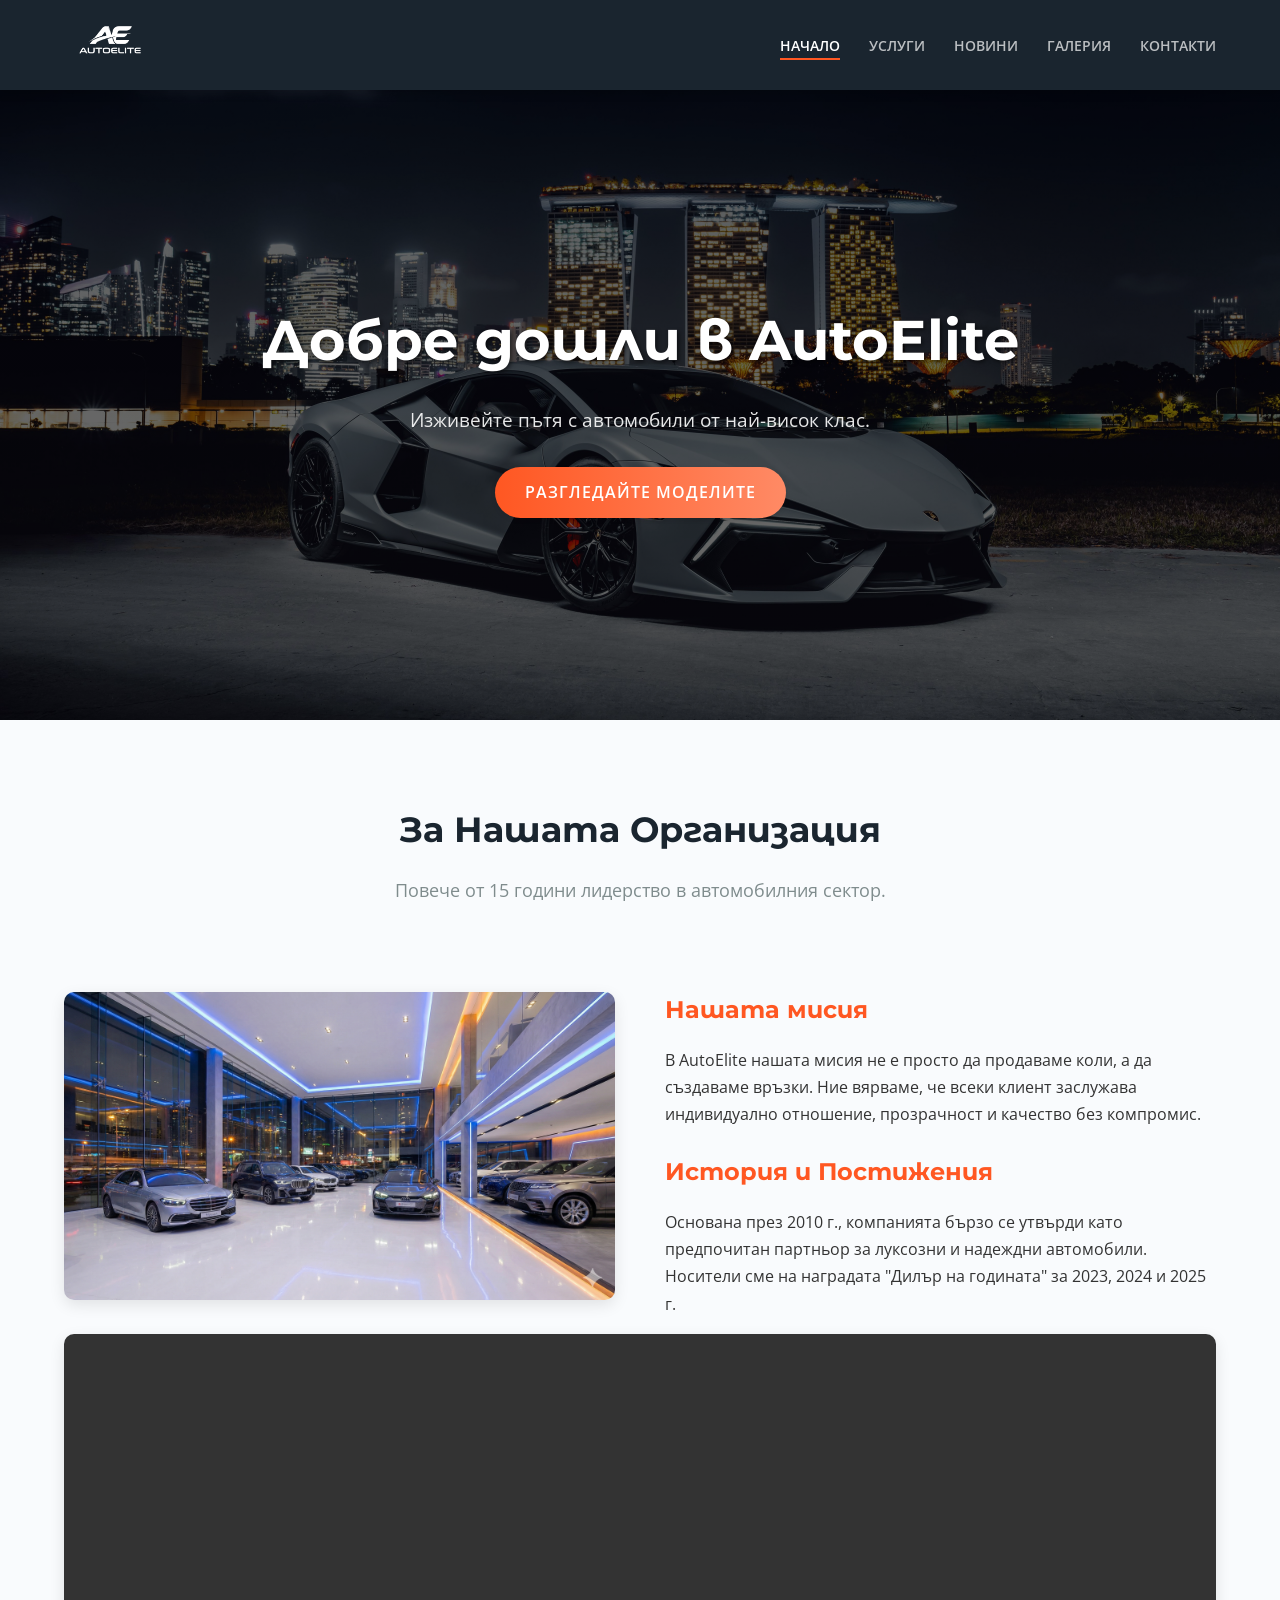
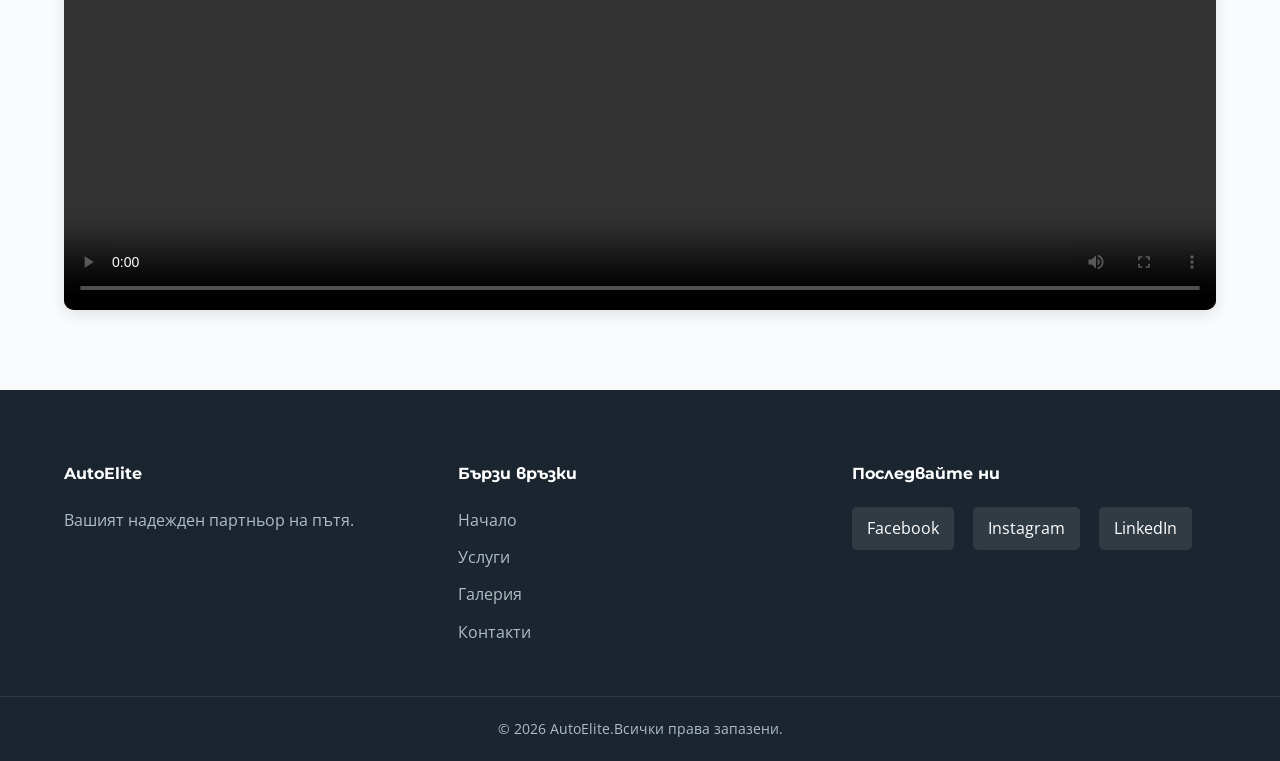
==== commit 0fb7b4c1: "final commit" ====
--- a/index.html
+++ b/index.html
@@ -61,7 +61,7 @@
 
         <div class="video-section">
             <div class="video-container">
-                <iframe src="index-video.mp4" frameborder="0" allowfullscreen title="Представяне на AutoElite"></iframe>
+                <video src="index-video.mp4" controls width="100%"></video>
             </div>
         </div>
     </section>
--- a/style.css
+++ b/style.css
@@ -24,6 +24,13 @@
     color: var(--text-dark);
     background-color: var(--bg-light);
     overflow-x: hidden;
+    display: flex;
+    flex-direction: column;
+    min-height: 100vh;
+}
+
+main {
+    flex: 1;
 }
 
 .container {
@@ -200,20 +207,16 @@
     padding: 0;
 }
 .video-container {
-    position: relative;
-    padding-bottom: 56.25%;
-    height: 0;
-    overflow: hidden;
-    max-width: 100%;
+    width: 100%;
     margin: 0 auto;
 }
 
-.video-container iframe {
-    position: absolute;
-    top: 0;
-    left: 0;
-    width: 100%;
-    height: 100%;
+.video-container video {
+    width: 100%;
+    height: auto;
+    display: block;
+    border-radius: 10px;
+    box-shadow: var(--shadow-md);
 }
 
 footer {
@@ -278,9 +281,31 @@
         gap: 30px;
     }
     
+    footer {
+        padding: 40px 0 20px;
+    }
+
     .footer-content {
         grid-template-columns: 1fr; 
         text-align: center;
+        gap: 30px;
+    }
+
+    .links-col a:hover {
+        padding-left: 0;
+    }
+
+    .social-links {
+        display: flex;
+        justify-content: center;
+        flex-wrap: wrap;
+        gap: 10px;
+    }
+
+    .social-links a {
+        margin-right: 0;
+        padding: 8px 12px;
+        font-size: 0.9rem;
     }
 }
 .page-content { padding: 60px 0; }
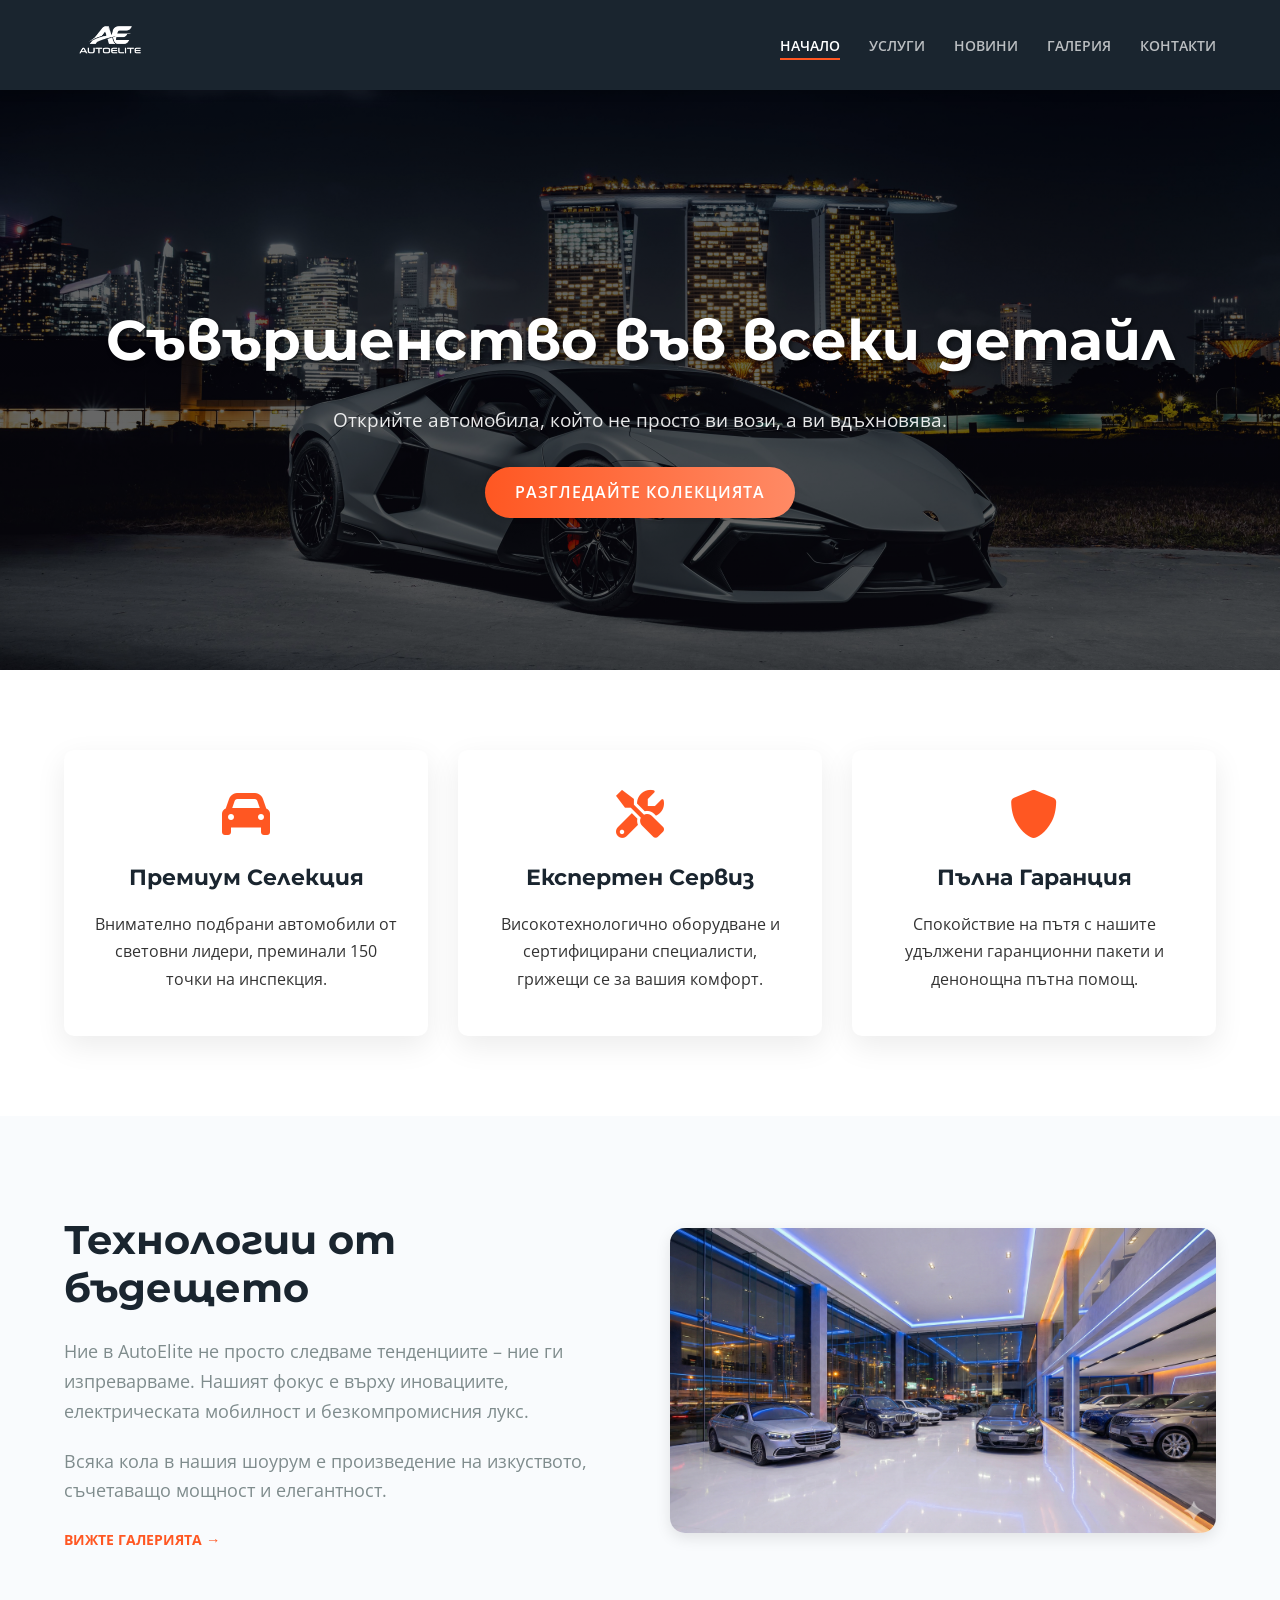
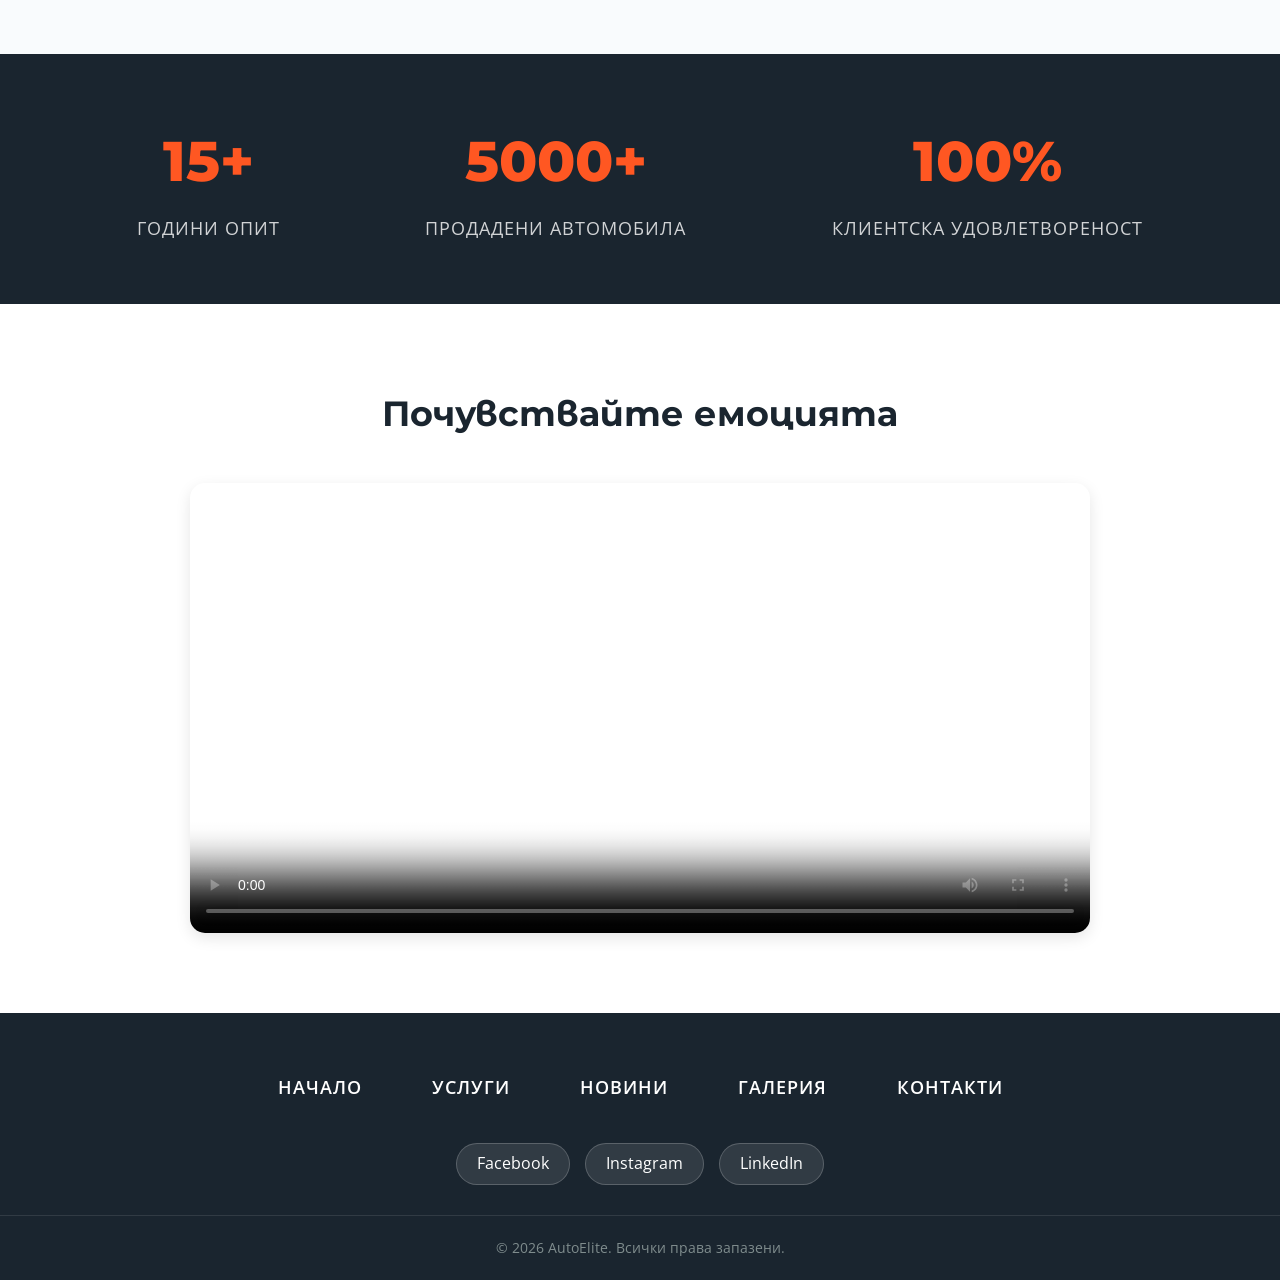
==== commit c6302f6e: "make changes - footer, index page" ====
--- a/index.html
+++ b/index.html
@@ -3,10 +3,11 @@
 <head>
     <meta charset="UTF-8">
     <meta name="viewport" content="width=device-width, initial-scale=1.0">
-    <meta name="description" content="AutoElite - Продажба и сервиз на луксозни автомобили. Вашето място за качествени коли.">
+    <meta name="description" content="AutoElite - Продажба и сервиз на луксозни автомобили.">
     <title>Начало | AutoElite - Автомобилен свят</title>
     <link href="https://fonts.googleapis.com/css2?family=Montserrat:wght@700&family=Open+Sans:wght@400;600&display=swap" rel="stylesheet">
     <link rel="stylesheet" href="style.css">
+    <link rel="stylesheet" href="https://cdnjs.cloudflare.com/ajax/libs/font-awesome/6.0.0/css/all.min.css">
 </head>
 <body>
 
@@ -35,33 +36,72 @@
 <main>
     <section class="hero-banner">
         <div class="hero-text">
-            <h1>Добре дошли в AutoElite</h1>
-            <p>Изживейте пътя с автомобили от най-висок клас.</p>
-            <a href="services.html" class="btn btn-primary">Разгледайте моделите</a>
+            <h1>Съвършенство във всеки детайл</h1>
+            <p>Открийте автомобила, който не просто ви вози, а ви вдъхновява.</p>
+            <a href="services.html" class="btn btn-primary">Разгледайте колекцията</a>
         </div>
     </section>
 
-    <section class="container about-section">
-        <div class="section-header">
-            <h2>За Нашата Организация</h2>
-            <p class="subtitle">Повече от 15 години лидерство в автомобилния сектор.</p>
+    <section class="features-section">
+        <div class="container">
+            <div class="features-grid">
+                <div class="feature-card">
+                    <i class="fas fa-car"></i>
+                    <h3>Премиум Селекция</h3>
+                    <p>Внимателно подбрани автомобили от световни лидери, преминали 150 точки на инспекция.</p>
+                </div>
+                <div class="feature-card">
+                    <i class="fas fa-tools"></i>
+                    <h3>Експертен Сервиз</h3>
+                    <p>Високотехнологично оборудване и сертифицирани специалисти, грижещи се за вашия комфорт.</p>
+                </div>
+                <div class="feature-card">
+                    <i class="fas fa-shield-alt"></i>
+                    <h3>Пълна Гаранция</h3>
+                    <p>Спокойствие на пътя с нашите удължени гаранционни пакети и денонощна пътна помощ.</p>
+                </div>
+            </div>
         </div>
-        
-        <div class="content-wrapper grid-2">
-            <div class="image-box">
-                <img src="images/index-hero.png" alt="Нашият модерен шоурум">
+    </section>
+
+    <section class="info-section">
+        <div class="container">
+            <div class="info-row">
+                <div class="info-text">
+                    <h2>Технологии от бъдещето</h2>
+                    <p>Ние в AutoElite не просто следваме тенденциите – ние ги изпреварваме. Нашият фокус е върху иновациите, електрическата мобилност и безкомпромисния лукс.</p>
+                    <p>Всяка кола в нашия шоурум е произведение на изкуството, съчетаващо мощност и елегантност.</p>
+                    <a href="gallery.html" class="arrow-link">Вижте галерията &rarr;</a>
+                </div>
+                <div class="info-image">
+                    <img src="images/index-hero.png" alt="Луксозен интериор">
+                </div>
             </div>
-            <article class="text-box">
-                <h3>Нашата мисия</h3>
-                <p>В AutoElite нашата мисия не е просто да продаваме коли, а да създаваме връзки. Ние вярваме, че всеки клиент заслужава индивидуално отношение, прозрачност и качество без компромис.</p>
-                <h3>История и Постижения</h3>
-                <p>Основана през 2010 г., компанията бързо се утвърди като предпочитан партньор за луксозни и надеждни автомобили. Носители сме на наградата "Дилър на годината" за 2023, 2024 и 2025 г.</p>
-            </article>
         </div>
+    </section>
 
-        <div class="video-section">
-            <div class="video-container">
-                <video src="index-video.mp4" controls width="100%"></video>
+    <section class="stats-bar">
+        <div class="container stats-grid">
+            <div class="stat-item">
+                <span class="number">15+</span>
+                <span class="label">Години Опит</span>
+            </div>
+            <div class="stat-item">
+                <span class="number">5000+</span>
+                <span class="label">Продадени Автомобила</span>
+            </div>
+            <div class="stat-item">
+                <span class="number">100%</span>
+                <span class="label">Клиентска Удовлетвореност</span>
+            </div>
+        </div>
+    </section>
+
+    <section class="video-section-styled">
+        <div class="container">
+            <h2>Почувствайте емоцията</h2>
+            <div class="video-wrapper">
+                <video src="index-video.mp4" controls poster="images/video-poster.jpg"></video>
             </div>
         </div>
     </section>
@@ -69,31 +109,24 @@
 
 <footer>
     <div class="container footer-content">
-        <div class="footer-col">
-            <h4>AutoElite</h4>
-            <p>Вашият надежден партньор на пътя.</p>
-        </div>
-        <div class="footer-col links-col">
-            <h4>Бързи връзки</h4>
+        <div class="footer-nav">
             <a href="index.html">Начало</a>
             <a href="services.html">Услуги</a>
+            <a href="news.html">Новини</a>
             <a href="gallery.html">Галерия</a>
             <a href="contacts.html">Контакти</a>
         </div>
-        <div class="footer-col">
-            <h4>Последвайте ни</h4>
-            <div class="social-links">
-                <a href="#">Facebook</a>
-                <a href="#">Instagram</a>
-                <a href="#">LinkedIn</a>
-            </div>
+        <div class="social-links">
+            <a href="#">Facebook</a>
+            <a href="#">Instagram</a>
+            <a href="#">LinkedIn</a>
         </div>
     </div>
     <div class="footer-bottom">
-        <p>&copy; 2026 AutoElite.Всички права запазени.</p>
+        <p>&copy; 2026 AutoElite. Всички права запазени.</p>
     </div>
 </footer>
 
+<script src="script.js"></script>
 </body>
-<script src="script.js"></script>
 </html>
--- a/style.css
+++ b/style.css
@@ -1,3 +1,4 @@
+/* --- 1. ОСНОВНИ НАСТРОЙКИ И ПРОМЕНЛИВИ --- */
 :root {
     --primary-color: #ff5722;   
     --primary-dark: #e64a19;  
@@ -59,6 +60,7 @@
 h2 { font-size: 2.2rem; }
 h3 { font-size: 1.5rem; }
 
+/* --- 2. БУТОНИ --- */
 .btn {
     display: inline-block;
     padding: 12px 30px;
@@ -82,6 +84,7 @@
     box-shadow: 0 10px 20px rgba(255, 87, 34, 0.3);
 }
 
+/* --- 3. ХЕДЪР И НАВИГАЦИЯ --- */
 header {
     background-color: var(--secondary-color);
     padding: 1rem 0;
@@ -136,6 +139,7 @@
     width: 100%;
 }
 
+/* --- 4. HERO SECTION (НАЧАЛНА СТРАНИЦА) --- */
 .hero-banner {
     background: linear-gradient(rgba(0,0,0,0.6), rgba(0,0,0,0.6)), url('images/index.jpg');
     background-size: cover;
@@ -160,154 +164,272 @@
     opacity: 0.9;
 }
 
-.about-section {
+/* --- 5. НОВА НАЧАЛНА СТРАНИЦА (FEATURES, SPLIT, STATS) --- */
+
+/* Features Section (Картите с икони) */
+.features-section {
     padding: 80px 0;
-}
-
-.section-header {
+    background-color: var(--white);
+    margin-top: -50px; /* Застъпване върху хедъра */
+    position: relative;
+    z-index: 10;
+}
+
+.features-grid {
+    display: grid;
+    grid-template-columns: repeat(auto-fit, minmax(300px, 1fr));
+    gap: 30px;
+}
+
+.feature-card {
+    background: #fff;
+    padding: 40px 30px;
+    border-radius: 10px;
+    box-shadow: 0 10px 30px rgba(0,0,0,0.08);
     text-align: center;
-    margin-bottom: 60px;
-}
-
-.subtitle {
+    transition: transform 0.3s ease;
+    border-bottom: 3px solid transparent;
+}
+
+.feature-card:hover {
+    transform: translateY(-10px);
+    border-bottom: 3px solid var(--primary-color);
+}
+
+.feature-card i {
+    font-size: 3rem;
+    color: var(--primary-color);
+    margin-bottom: 20px;
+}
+
+.feature-card h3 {
+    margin-bottom: 15px;
+    font-size: 1.4rem;
+}
+
+/* Split Section (Текст + Снимка) */
+.info-section {
+    padding: 100px 0;
+    background-color: var(--bg-light);
+}
+
+.info-row {
+    display: flex;
+    align-items: center;
+    gap: 60px;
+}
+
+.info-text {
+    flex: 1;
+}
+
+.info-text h2 {
+    font-size: 2.5rem;
+    margin-bottom: 25px;
+    line-height: 1.2;
+}
+
+.info-text p {
+    margin-bottom: 20px;
     color: var(--text-light);
     font-size: 1.1rem;
 }
 
-.grid-2 {
+.arrow-link {
+    color: var(--primary-color);
+    font-weight: 700;
+    text-transform: uppercase;
+    font-size: 0.9rem;
+}
+
+.info-image {
+    flex: 1;
+}
+
+.info-image img {
+    width: 100%;
+    border-radius: 15px;
+    box-shadow: var(--shadow-md);
+}
+
+/* Stats Bar (Черната лента) */
+.stats-bar {
+    background-color: var(--secondary-color);
+    padding: 60px 0;
+    color: var(--white);
+}
+
+.stats-grid {
+    display: flex;
+    justify-content: space-around;
+    flex-wrap: wrap;
+    text-align: center;
+}
+
+.stat-item .number {
+    display: block;
+    font-size: 3.5rem;
+    font-weight: 800;
+    color: var(--primary-color);
+    margin-bottom: 5px;
+    font-family: var(--font-heading);
+}
+
+.stat-item .label {
+    font-size: 1.1rem;
+    text-transform: uppercase;
+    letter-spacing: 1px;
+    opacity: 0.8;
+}
+
+/* Video Section (Стилизирана) */
+.video-section-styled {
+    padding: 80px 0;
+    text-align: center;
+    background-color: var(--white);
+}
+
+.video-section-styled h2 {
+    margin-bottom: 40px;
+}
+
+.video-wrapper {
+    max-width: 900px;
+    margin: 0 auto;
+    border-radius: 15px;
+    overflow: hidden;
+    box-shadow: var(--shadow-md);
+}
+
+.video-wrapper video {
+    width: 100%;
+    display: block;
+}
+
+/* --- 6. НОВИНИ (NEWS CARDS) --- */
+.news-grid {
     display: grid;
-    grid-template-columns: 1fr 1fr;
-    gap: 50px;
-    align-items: center;
-}
-
-.image-box img {
-    width: 100%;
+    grid-template-columns: repeat(auto-fit, minmax(300px, 1fr));
+    gap: 30px;
+    margin-top: 40px;
+}
+
+.news-card {
+    background: var(--white);
     border-radius: 10px;
+    overflow: hidden;
+    box-shadow: var(--shadow-sm);
+    transition: transform 0.3s ease, box-shadow 0.3s ease;
+    display: flex;
+    flex-direction: column;
+}
+
+.news-card:hover {
+    transform: translateY(-10px);
     box-shadow: var(--shadow-md);
-    transition: transform 0.3s ease;
-}
-
-.image-box img:hover {
-    transform: scale(1.02);
-}
-
-.text-box h3 {
-    color: var(--primary-color);
-    margin-top: 1.5rem;
-}
-
-.text-box p {
-    margin-bottom: 1rem;
-}
-
-.video-section {
-    margin-top: 0;
-    text-align: center;
-    padding: 0;
-}
-.video-container {
-    width: 100%;
-    margin: 0 auto;
-}
-
-.video-container video {
-    width: 100%;
-    height: auto;
+}
+
+.news-image {
+    height: 200px;
+    overflow: hidden;
+}
+
+.news-image img {
+    width: 100%;
+    height: 100%;
+    object-fit: cover;
+    transition: transform 0.5s ease;
+}
+
+.news-card:hover .news-image img {
+    transform: scale(1.1);
+}
+
+.news-content {
+    padding: 20px;
+}
+
+.news-date {
+    font-size: 0.85rem;
+    color: var(--text-light);
     display: block;
-    border-radius: 10px;
-    box-shadow: var(--shadow-md);
-}
-
+    margin-bottom: 10px;
+}
+
+.news-content h3 {
+    font-size: 1.25rem;
+    margin-bottom: 15px;
+    color: var(--secondary-color);
+    line-height: 1.4;
+}
+
+/* --- 7. FOOTER (ПОПРАВЕН И СТИЛИЗИРАН) --- */
 footer {
     background-color: var(--secondary-color);
-    color: #b0bec5;
-    padding: 70px 0 20px;
+    padding: 60px 0 20px;
     margin-top: auto;
+    text-align: center;
 }
 
 .footer-content {
-    display: grid;
-    grid-template-columns: repeat(3, 1fr);
-    gap: 30px;
-    margin-bottom: 40px;
-}
-
-.footer-col h4 {
-    color: var(--white);
-    margin-bottom: 20px;
-}
-
-.links-col a {
-    display: block;
-    color: #b0bec5;
-    margin-bottom: 10px;
-    transition: padding-left 0.3s ease;
-}
-
-.links-col a:hover {
-    color: var(--primary-color);
-    padding-left: 10px; 
+    display: flex;
+    flex-direction: column;
+    align-items: center;
+    gap: 40px; /* Разстояние между менюто и социалните мрежи */
+    margin-bottom: 30px;
+}
+
+.footer-nav {
+    display: flex;
+    flex-wrap: wrap;
+    justify-content: center;
+}
+
+.footer-nav a {
+    color: #ffffff !important; /* ЗАДЪЛЖИТЕЛНО БЯЛО */
+    font-size: 1.1rem;
+    font-weight: 600;
+    text-decoration: none;
+    margin: 0 35px; /* Голямо разстояние между връзките */
+    text-transform: uppercase;
+    letter-spacing: 1px;
+    transition: color 0.3s ease;
+}
+
+.footer-nav a:hover {
+    color: var(--primary-color) !important;
+    transform: translateY(-2px);
+}
+
+.social-links {
+    display: flex;
+    gap: 15px;
+    justify-content: center;
 }
 
 .social-links a {
-    display: inline-block;
-    margin-right: 15px;
-    color: var(--white);
+    color: #ffffff;
     background: rgba(255,255,255,0.1);
-    padding: 8px 15px;
-    border-radius: 5px;
+    padding: 6px 20px;
+    border-radius: 30px;
+    text-decoration: none;
+    border: 1px solid rgba(255,255,255,0.2);
+    transition: all 0.3s ease;
 }
 
 .social-links a:hover {
     background: var(--primary-color);
+    border-color: var(--primary-color);
 }
 
 .footer-bottom {
-    text-align: center;
+    border-top: 1px solid rgba(255,255,255,0.1);
     padding-top: 20px;
-    border-top: 1px solid rgba(255,255,255,0.1);
     font-size: 0.9rem;
-}
-
-@media (max-width: 768px) {
-    
-    .hero-text h1 {
-        font-size: 2.5rem;
-    }
-    
-    .grid-2 {
-        grid-template-columns: 1fr; 
-        gap: 30px;
-    }
-    
-    footer {
-        padding: 40px 0 20px;
-    }
-
-    .footer-content {
-        grid-template-columns: 1fr; 
-        text-align: center;
-        gap: 30px;
-    }
-
-    .links-col a:hover {
-        padding-left: 0;
-    }
-
-    .social-links {
-        display: flex;
-        justify-content: center;
-        flex-wrap: wrap;
-        gap: 10px;
-    }
-
-    .social-links a {
-        margin-right: 0;
-        padding: 8px 12px;
-        font-size: 0.9rem;
-    }
-}
+    color: #7f8c8d;
+}
+
+/* --- 8. ДРУГИ СТРАНИЦИ (УСЛУГИ, ГАЛЕРИЯ, КАЛКУЛАТОР) --- */
 .page-content { padding: 60px 0; }
 
 .table-section { margin-top: 50px; }
@@ -354,7 +476,6 @@
     font-family: inherit;
 }
 .form-group input:focus { border-color: var(--primary-color); outline: none; }
-
 
 .services-grid {
     display: grid;
@@ -371,7 +492,7 @@
 }
 .service-card img { width: 100%; border-radius: 5px; margin-bottom: 15px; }
 
-
+/* Калкулатор */
 .calculator-section {
     padding: 80px 0;
     background-color: var(--white);
@@ -481,114 +602,7 @@
     margin-left: 5px;
 }
 
-@media (max-width: 768px) {
-    .calc-wrapper {
-        flex-direction: column;
-        padding: 20px;
-    }
-    .calc-result {
-        width: 100%;
-    }
-    .result-amount {
-        font-size: 2.5rem;
-    }
-}
-.news-grid {
-    display: grid;
-    grid-template-columns: repeat(auto-fit, minmax(300px, 1fr));
-    gap: 30px;
-    margin-top: 40px;
-}
-
-.news-card {
-    height: auto; 
-    display: flex;
-    flex-direction: column;
-    overflow: hidden; 
-}
-
-.news-card:hover {
-    transform: translateY(-10px);
-    box-shadow: var(--shadow-md);
-}
-
-.news-image {
-    position: relative;
-    height: 200px;
-    overflow: hidden;
-}
-
-.news-image img {
-    width: 100%;
-    height: 100%;
-    object-fit: cover;
-    transition: transform 0.5s ease;
-}
-
-.news-card:hover .news-image img {
-    transform: scale(1.1);
-}
-
-
-.news-content {
-    padding: 20px;
-    flex-grow: 1; 
-    display: flex;
-    flex-direction: column;
-}
-
-.news-date {
-    display: block;
-    font-size: 0.85rem;
-    color: var(--text-light);
-    margin-bottom: 10px;
-}
-
-.news-content h3 {
-    font-size: 1.25rem;
-    margin-bottom: 15px;
-    color: var(--secondary-color);
-    line-height: 1.4;
-}
-
-.news-content p {
-    height: auto;
-    max-height: none;
-    overflow: visible;
-    margin-bottom: 15px;
-}
-
-.more-text.hidden {
-    display: none;
-}
-
-.read-more-btn {
-    background: none;
-    border: none;
-    color: #d35400; 
-    cursor: pointer;
-    font-weight: 600;
-    padding: 10px 0;
-    font-size: 14px;
-    transition: color 0.3s ease;
-}
-
-.read-more-btn:hover {
-    color: #e67e22; 
-}
-
-.read-more {
-    font-weight: 600;
-    color: var(--primary-color);
-    font-size: 0.9rem;
-    text-transform: uppercase;
-}
-
-.read-more:hover {
-    color: var(--primary-dark);
-    padding-left: 5px;
-}
-
+/* --- 9. MOBILE RESPONSIVE --- */
 .mobile-menu-toggle {
     display: none;
     flex-direction: column;
@@ -606,6 +620,7 @@
 }
 
 @media (max-width: 768px) {
+    /* Навигация */
     .mobile-menu-toggle {
         display: flex;
     }
@@ -635,4 +650,41 @@
         display: block;
         margin: 15px 0;
     }
+
+    /* Начална страница */
+    .hero-text h1 {
+        font-size: 2.5rem;
+    }
+
+    .features-section {
+        margin-top: 0;
+        padding: 50px 0;
+    }
+
+    .info-row {
+        flex-direction: column;
+    }
+
+    .stat-item {
+        margin-bottom: 30px;
+        width: 100%;
+    }
+
+    /* Калкулатор */
+    .calc-wrapper {
+        flex-direction: column;
+        padding: 20px;
+    }
+    .calc-result {
+        width: 100%;
+    }
+    .result-amount {
+        font-size: 2.5rem;
+    }
+
+    /* Футър */
+    .footer-nav a {
+        margin: 10px 15px; /* По-малко разстояние на телефон */
+        font-size: 1rem;
+    }
 }
